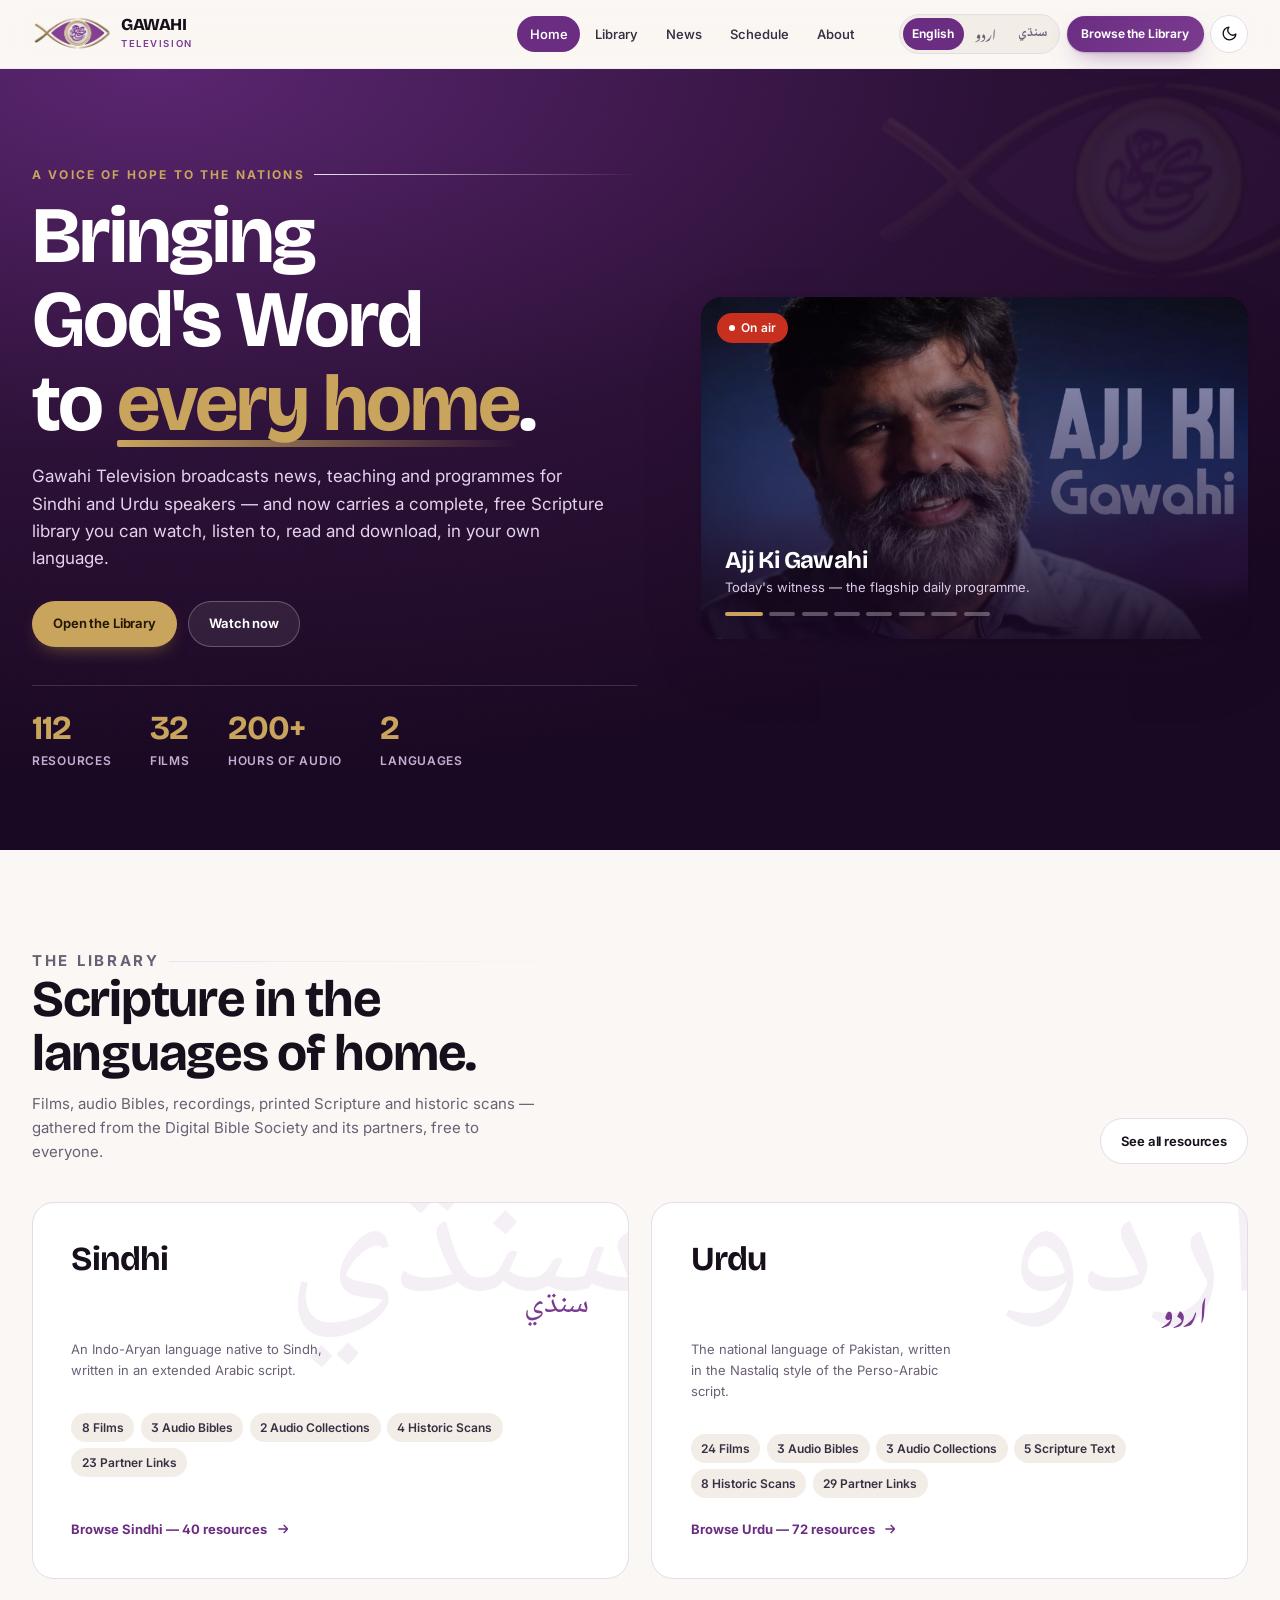
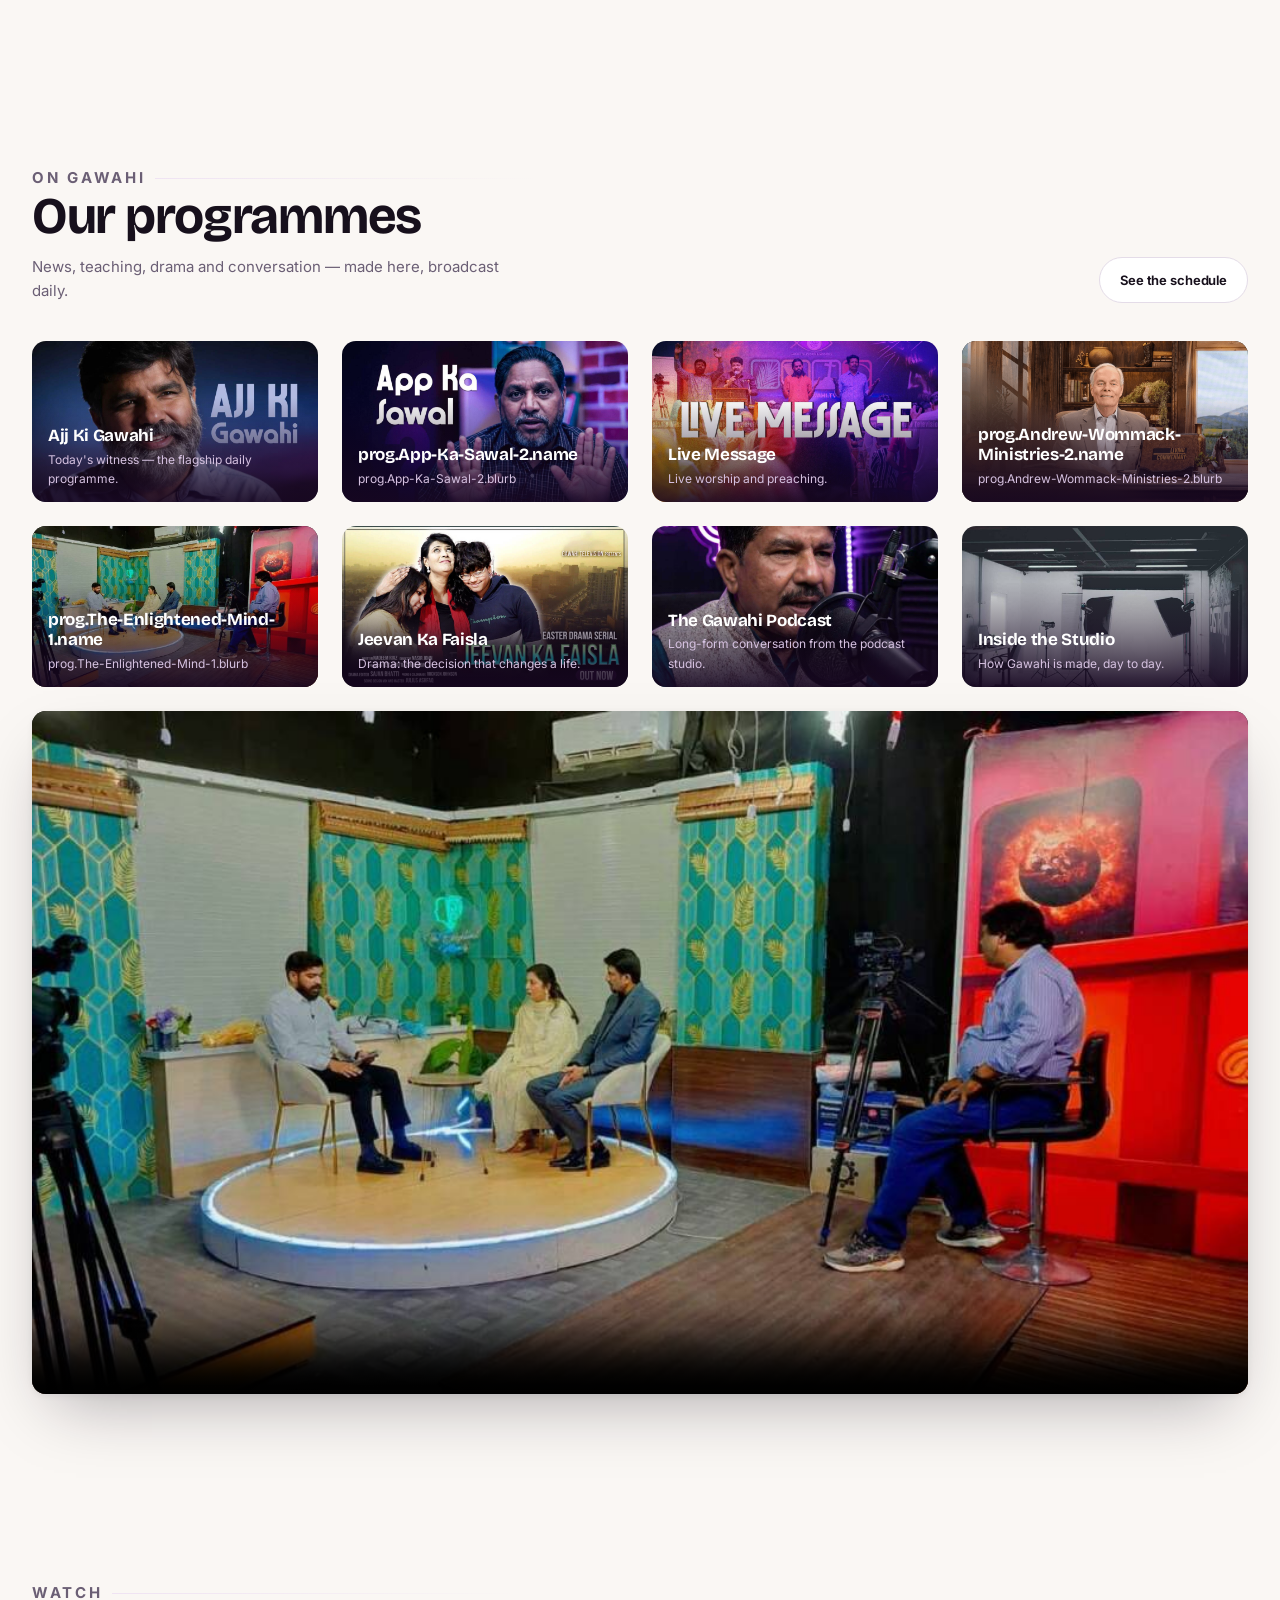
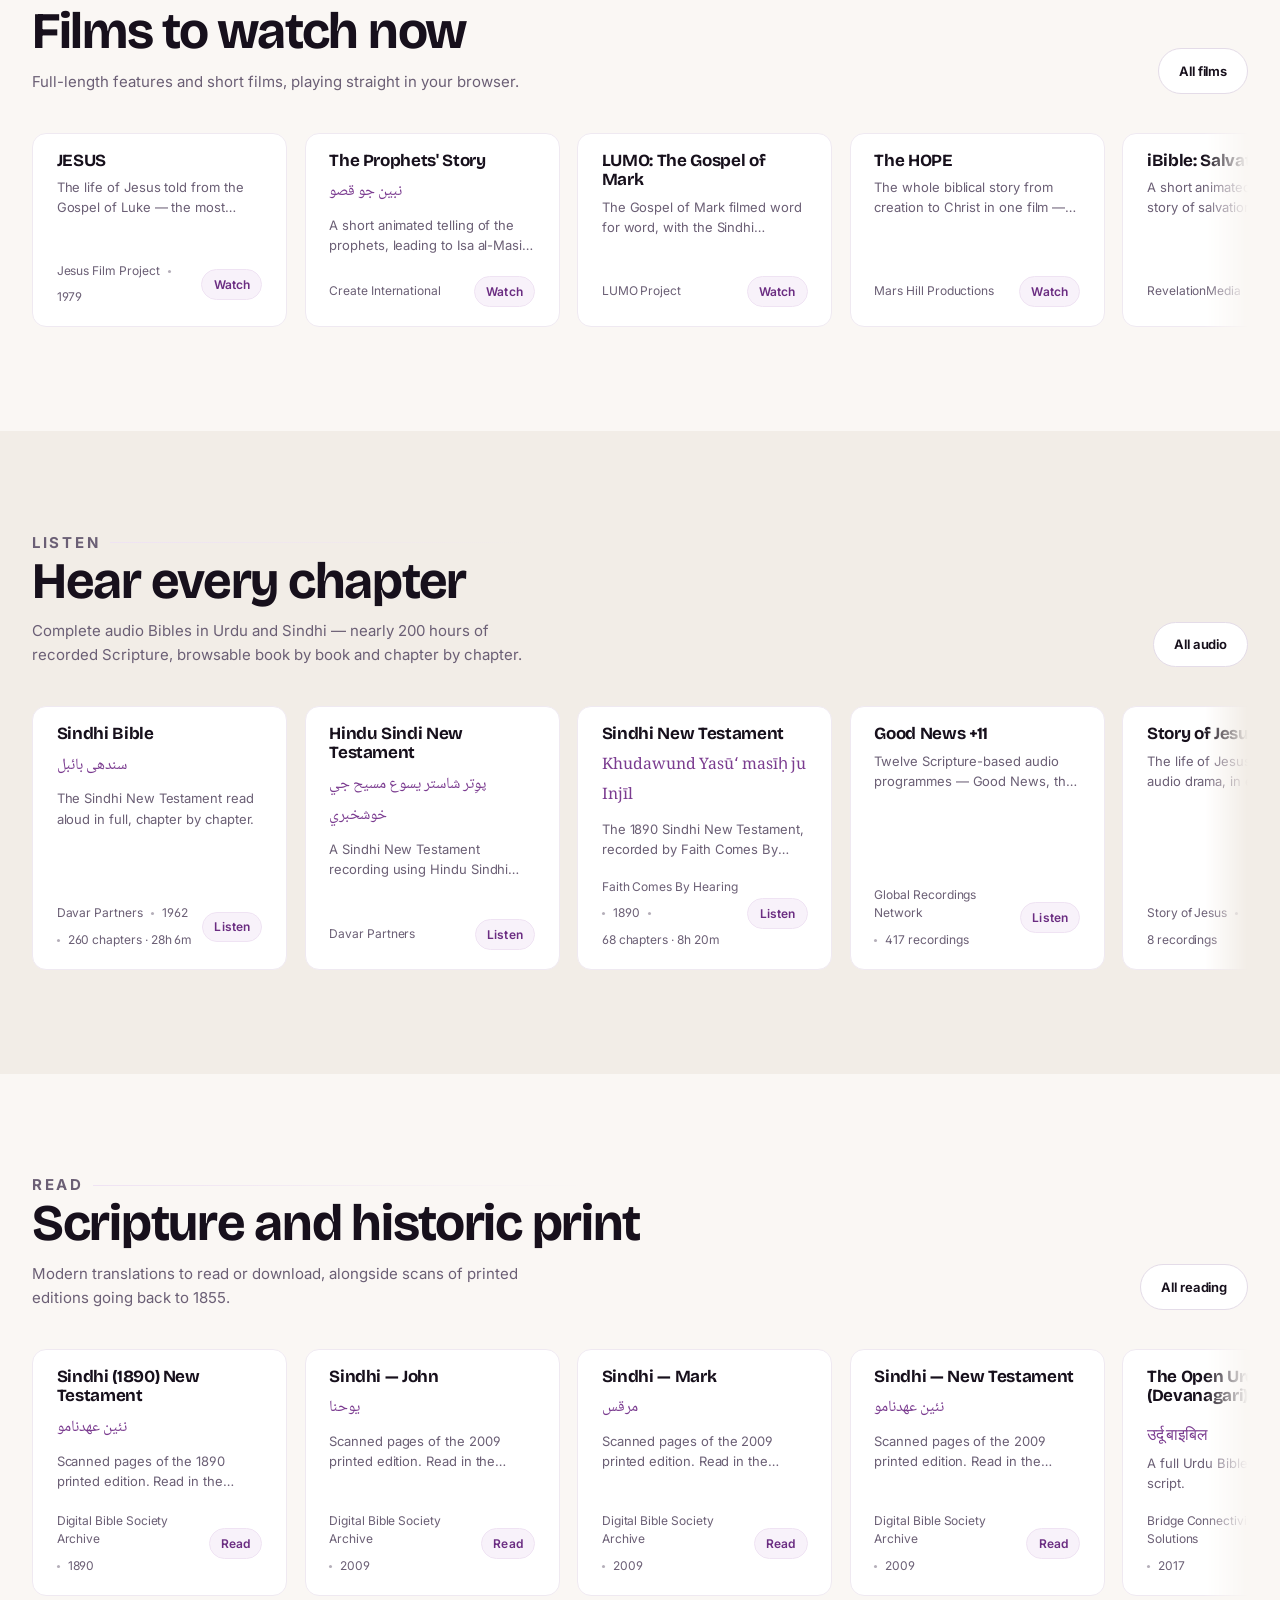
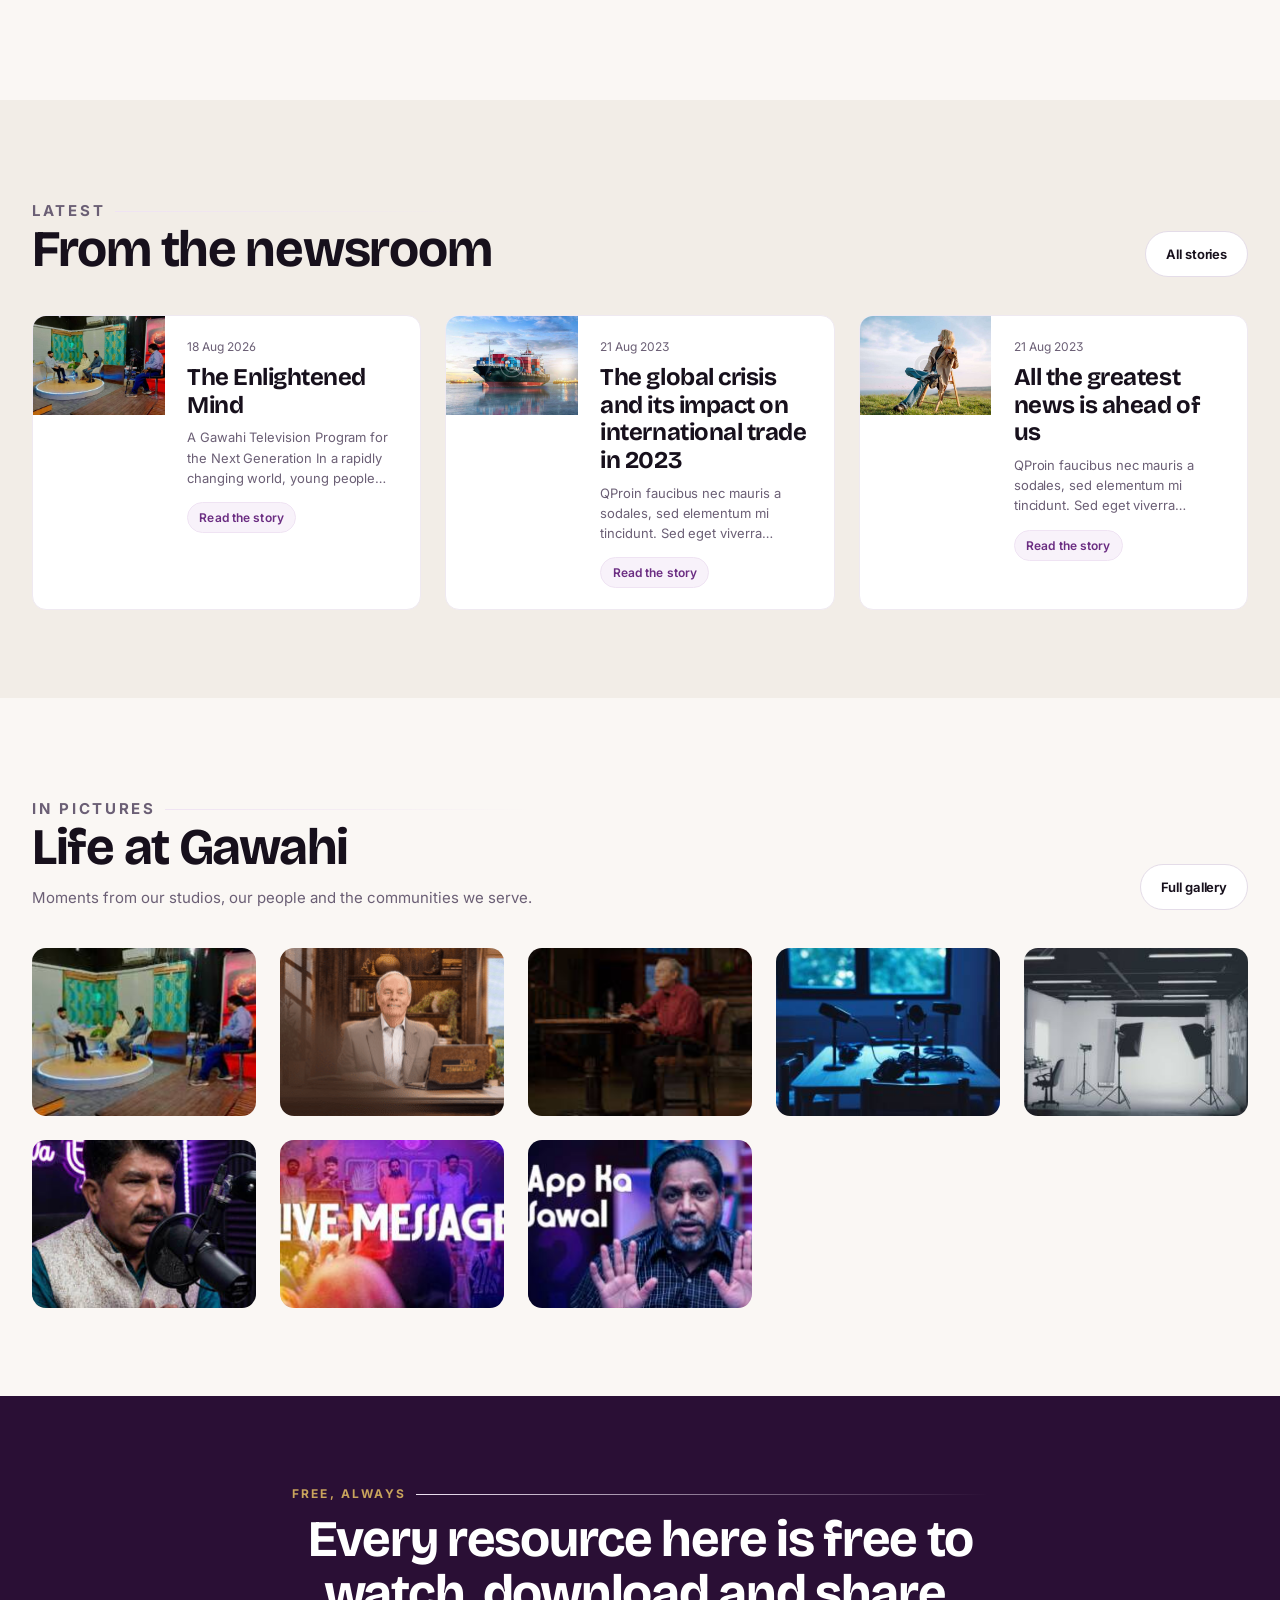
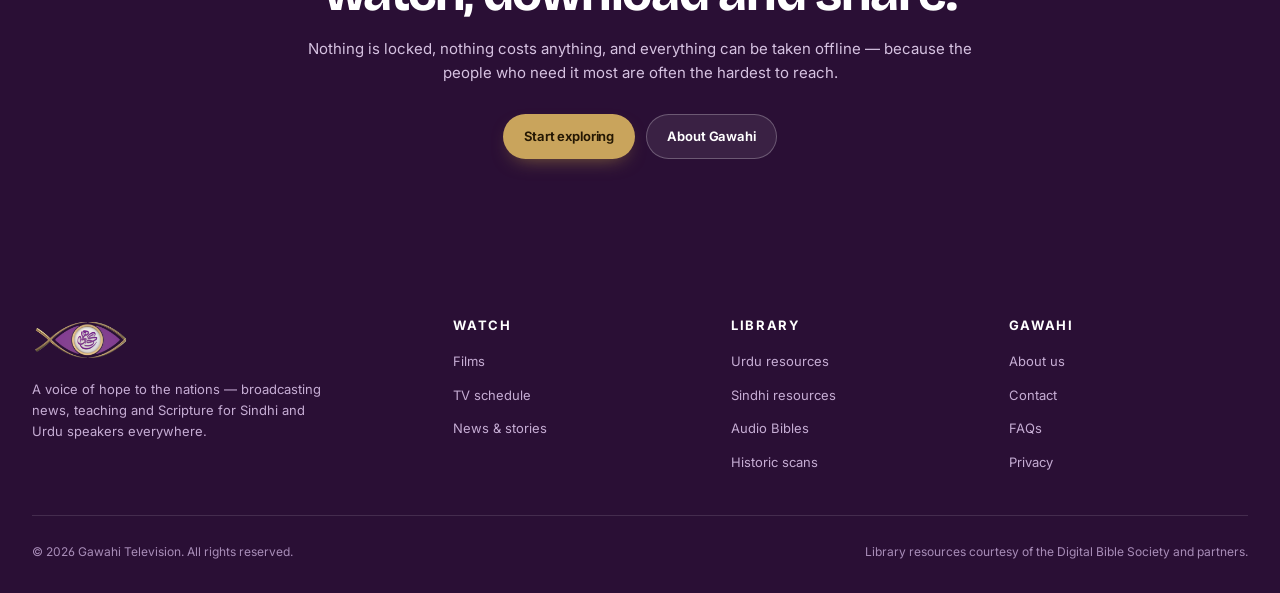
==== index.html @ 65384747 "Rebuild the Gawahi front end with a trilingual Scripture library Replaces the WordPress theme front " ====
<!doctype html>
<html lang="en">
<head>
<meta charset="utf-8">
<meta name="viewport" content="width=device-width,initial-scale=1">
<title>GAWAHI Television — A Voice of Hope to the Nations</title>
<meta name="description" content="GAWAHI Television — news, programmes and a free Sindhi and Urdu Scripture library you can watch, listen to, read and download.">
<link rel="icon" href="assets/img/gawahi-logo.png">
<link rel="preconnect" href="https://fonts.googleapis.com">
<link rel="preconnect" href="https://fonts.gstatic.com" crossorigin>
<link href="https://fonts.googleapis.com/css2?family=Bricolage+Grotesque:opsz,wght@12..96,400..800&family=Inter:wght@400..700&family=Noto+Nastaliq+Urdu:wght@400..700&family=Noto+Naskh+Arabic:wght@400..700&display=swap" rel="stylesheet">
<link rel="stylesheet" href="assets/css/site.css">
<script>
/* Apply the saved language before first paint so RTL never flashes. */
(function(){try{var l=localStorage.getItem('gawahi-lang');
if(l==='ur'||l==='sd'){var r=document.documentElement;r.lang=l;r.dir='rtl';
r.dataset.font=l==='ur'?'nastaliq':'naskh';}}catch(e){}})();
</script>
</head>
<body>

<header class="hdr">
  <div class="hdr-in">
    <a class="brand" href="index.html">
      <img src="assets/img/gawahi-logo.png" alt="">
      <span><b>GAWAHI</b><small data-i18n="brand.tv">Television</small></span>
    </a>
    <nav class="nav" id="nav" aria-label="Main">
      <a href="index.html" data-i18n="nav.home">Home</a>
      <a href="library.html" data-i18n="nav.library">Library</a>
      <a href="news.html" data-i18n="nav.news">News</a>
      <a href="schedule.html" data-i18n="nav.schedule">Schedule</a>
      <a href="about.html" data-i18n="nav.about">About</a>
    </nav>
    <div class="hdr-act">
      <div class="lang-switch" id="langSwitch" role="group" data-i18n-aria="nav.lang"></div>
      <a class="btn btn-p btn-sm" href="library.html" data-i18n="nav.browse" style="white-space:nowrap">Browse the Library</a>
      <button class="icon-btn" id="themeBtn" data-i18n-aria="nav.theme" aria-label="Toggle theme"></button>
      <button class="icon-btn burger" id="burger" data-i18n-aria="nav.menu" aria-label="Menu" aria-expanded="false" aria-controls="nav"></button>
    </div>
  </div>
</header>

<main>
  <!-- ============================= hero ============================= -->
  <section class="hero">
    <div class="hero-bg" id="heroBg" aria-hidden="true"></div>
    <img class="hero-fish" src="assets/img/gawahi-logo.png" alt="" aria-hidden="true">
    <div class="hero-in">
      <div>
        <p class="eyebrow" style="color:var(--gold-500)" data-i18n="hero.eyebrow">A Voice of Hope to the Nations</p>
        <h1><span data-i18n="hero.title.a">Bringing God's Word to </span><em data-i18n="hero.title.em">every home</em><span data-i18n="hero.title.b">.</span></h1>
        <p class="lede" data-i18n="hero.lede">Gawahi Television broadcasts news, teaching and programmes.</p>
        <div class="hero-cta">
          <a class="btn btn-g" href="library.html" id="heroCta" data-i18n="hero.cta1">Open the Library</a>
          <a class="btn btn-o" href="#programmes" style="background:rgba(255,255,255,.08);border-color:rgba(255,255,255,.25);color:#fff" data-i18n="hero.cta2">Watch now</a>
        </div>
        <div class="hero-stats" id="heroStats"></div>
      </div>
      <div class="prog-panel" id="progPanel">
        <span class="chip chip-live badge" style="position:absolute;top:1rem;inset-inline-start:1rem;z-index:3" data-i18n="badge.onair">On air</span>
        <span class="veil"></span>
        <div class="prog-meta">
          <h3 id="progName"></h3>
          <p id="progBlurb"></p>
          <div class="prog-dots" id="progDots" role="tablist" aria-label="Featured programmes"></div>
        </div>
      </div>
    </div>
  </section>

  <!-- ============================= languages ============================= -->
  <section class="sec">
    <div class="wrap">
      <div class="sec-hd">
        <div>
          <p class="eyebrow" data-i18n="lang.eyebrow">The Library</p>
          <h2 data-i18n="lang.title">Scripture in the languages of home.</h2>
          <p data-i18n="lang.blurb">Films, audio Bibles, recordings and historic scans.</p>
        </div>
        <a class="btn btn-o" href="library.html" data-i18n="lang.cta">See all resources</a>
      </div>
      <div class="lang-grid" id="langCards"></div>
    </div>
  </section>

  <!-- ============================= programmes ============================= -->
  <section class="sec" id="programmes">
    <div class="wrap">
      <div class="sec-hd">
        <div><p class="eyebrow" data-i18n="prog.eyebrow">On Gawahi</p><h2 data-i18n="prog.title">Our programmes</h2>
          <p data-i18n="prog.blurb">News, teaching, drama and conversation.</p></div>
        <a class="btn btn-o" href="schedule.html" data-i18n="prog.cta">See the schedule</a>
      </div>
      <div class="grid g-3" id="progGrid"></div>
      <div style="margin-top:1.5rem">
        <video id="heroVideo" controls playsinline preload="metadata"
               poster="assets/img/gawahi/The-Enlightened-Mind-1-1024x575.jpg"
               src="assets/img/gawahi/The-Enlighted-Minds-with-GAWAHI-TELEVISION.mp4"
               style="width:100%;border-radius:var(--r);background:#000;box-shadow:var(--shadow-lg)"></video>
      </div>
    </div>
  </section>

  <!-- ============================= films rail ============================= -->
  <section class="sec">
    <div class="wrap">
      <div class="sec-hd">
        <div><p class="eyebrow" data-i18n="film.eyebrow">Watch</p><h2 data-i18n="film.title">Films to watch now</h2>
          <p data-i18n="film.blurb">Full-length features and short films.</p></div>
        <a class="btn btn-o" href="library.html?type=film" data-i18n="film.cta">All films</a>
      </div>
      <div class="rail" id="filmRail"></div>
    </div>
  </section>

  <!-- ============================= listen ============================= -->
  <section class="sec band">
    <div class="wrap">
      <div class="sec-hd">
        <div><p class="eyebrow" data-i18n="listen.eyebrow">Listen</p>
          <h2 data-i18n="listen.title">Hear every chapter</h2>
          <p data-i18n="listen.blurb">Complete audio Bibles in Urdu and Sindhi.</p></div>
        <a class="btn btn-o" href="library.html?type=audio-bible" data-i18n="listen.cta">All audio</a>
      </div>
      <div class="rail" id="audioRail"></div>
    </div>
  </section>

  <!-- ============================= read ============================= -->
  <section class="sec">
    <div class="wrap">
      <div class="sec-hd">
        <div><p class="eyebrow" data-i18n="read.eyebrow">Read</p>
          <h2 data-i18n="read.title">Scripture and historic print</h2>
          <p data-i18n="read.blurb">Modern translations and historic scans.</p></div>
        <a class="btn btn-o" href="library.html?type=historic" data-i18n="read.cta">All reading</a>
      </div>
      <div class="rail" id="readRail"></div>
    </div>
  </section>

  <!-- ============================= news ============================= -->
  <section class="sec band">
    <div class="wrap">
      <div class="sec-hd">
        <div><p class="eyebrow" data-i18n="news.eyebrow">Latest</p><h2 data-i18n="news.title">From the newsroom</h2></div>
        <a class="btn btn-o" href="news.html" data-i18n="news.cta">All stories</a>
      </div>
      <div class="grid g-2" id="newsGrid"></div>
    </div>
  </section>

  <!-- ============================= gallery ============================= -->
  <section class="sec">
    <div class="wrap">
      <div class="sec-hd">
        <div><p class="eyebrow" data-i18n="gal.eyebrow">In pictures</p><h2 data-i18n="gal.title">Life at Gawahi</h2>
          <p data-i18n="gal.blurb">Moments from our studios and our people.</p></div>
        <a class="btn btn-o" href="news.html#gallery" data-i18n="gal.cta">Full gallery</a>
      </div>
      <div class="grid g-4" id="galleryStrip"></div>
    </div>
  </section>

  <!-- ============================= cta ============================= -->
  <section class="sec band-dark">
    <div class="wrap" style="text-align:center;max-width:760px">
      <p class="eyebrow" style="color:var(--gold-500);justify-content:center" data-i18n="cta.eyebrow">Free, always</p>
      <h2 style="text-wrap:balance" data-i18n="cta.title">Every resource here is free.</h2>
      <p style="margin-top:1rem" data-i18n="cta.body">Nothing is locked and everything can be taken offline.</p>
      <div class="hero-cta" style="justify-content:center;margin-top:1.8rem">
        <a class="btn btn-g" href="library.html" data-i18n="cta.a">Start exploring</a>
        <a class="btn btn-o" href="about.html" style="background:rgba(255,255,255,.08);border-color:rgba(255,255,255,.25);color:#fff" data-i18n="cta.b">About Gawahi</a>
      </div>
    </div>
  </section>
</main>

<footer class="ftr">
  <div class="wrap">
    <div class="ftr-grid">
      <div class="ftr-brand">
        <img src="assets/img/gawahi-logo.png" alt="Gawahi Television">
        <p data-i18n="ftr.blurb">A voice of hope to the nations.</p>
      </div>
      <div><h4 data-i18n="ftr.watch">Watch</h4><ul>
        <li><a href="library.html?type=film" data-i18n="ftr.films">Films</a></li>
        <li><a href="schedule.html" data-i18n="ftr.tv">TV schedule</a></li>
        <li><a href="news.html" data-i18n="ftr.news">News &amp; stories</a></li>
      </ul></div>
      <div><h4 data-i18n="ftr.library">Library</h4><ul>
        <li><a href="library.html?lang=urd" data-i18n="ftr.urdu">Urdu resources</a></li>
        <li><a href="library.html?lang=snd" data-i18n="ftr.sindhi">Sindhi resources</a></li>
        <li><a href="library.html?type=audio-bible" data-i18n="ftr.ab">Audio Bibles</a></li>
        <li><a href="library.html?type=historic" data-i18n="ftr.hist">Historic scans</a></li>
      </ul></div>
      <div><h4 data-i18n="ftr.gawahi">Gawahi</h4><ul>
        <li><a href="about.html" data-i18n="ftr.about">About us</a></li>
        <li><a href="https://gawahi.tv/contact/" data-i18n="ftr.contact">Contact</a></li>
        <li><a href="https://gawahi.tv/faqs/" data-i18n="ftr.faq">FAQs</a></li>
        <li><a href="https://gawahi.tv/privacy-policy/" data-i18n="ftr.privacy">Privacy</a></li>
      </ul></div>
    </div>
    <div class="ftr-btm">
      <span id="ftrRights"></span>
      <span data-i18n="ftr.credit">Library resources courtesy of the Digital Bible Society and partners.</span>
    </div>
  </div>
</footer>

<div class="sheet" id="sheet"><div class="sheet-bg" id="sheetBg"></div><div class="sheet-panel" id="sheetPanel" role="dialog" aria-modal="true"></div></div>
<script type="module" src="assets/js/home.js"></script>
</body>
</html>
---- assets/css/site.css ----
/* ==========================================================================
   GAWAHI Television — design system
   Brand: royal purple + antique gold, sampled from the ichthys mark.
   Type:  Bricolage Grotesque (display) / Inter (text)
          Noto Nastaliq Urdu (Urdu) / Noto Naskh Arabic (Sindhi)
   ========================================================================== */

:root{
  /* ---- brand ---- */
  --purple-900:#2A0F35; --purple-800:#431A55; --purple-700:#5A2470;
  --purple-600:#6B2D82; --purple-500:#7B3C90; --purple-400:#9A5CAE; --purple-300:#BE90CD;
  --purple-100:#EFE3F3; --purple-050:#F8F2FA;
  --gold-700:#8A6E32;  --gold-600:#A9873F; --gold-500:#C9A45C; --gold-400:#DCBE7F; --gold-100:#F5EBD6;
  --red:#C7301F; --red-soft:#E8574A;

  /* ---- surfaces ---- */
  --ink:#17101C; --ink-soft:#3A2E42; --ink-mute:#6B5F75;
  --paper:#FFFFFF; --paper-2:#FAF7F4; --paper-3:#F2EDE7;
  --line:#E4DCE8; --line-soft:#EFE9F1;

  --bg:var(--paper-2); --fg:var(--ink); --card:var(--paper);

  /* ---- type ---- */
  --display:'Bricolage Grotesque','Archivo',system-ui,sans-serif;
  --text:'Inter',system-ui,-apple-system,'Segoe UI',sans-serif;
  --urdu:'Noto Nastaliq Urdu',serif;
  --arabic:'Noto Naskh Arabic','Noto Nastaliq Urdu',serif;

  /* fluid scale — 1.25 ratio */
  --t-xs:.75rem; --t-sm:.8125rem; --t-base:.9375rem; --t-md:1.0625rem;
  --t-lg:clamp(1.25rem,1.1rem + .7vw,1.5rem);
  --t-xl:clamp(1.6rem,1.35rem + 1.2vw,2.1rem);
  --t-2xl:clamp(2.1rem,1.6rem + 2.3vw,3.2rem);
  --t-3xl:clamp(2.8rem,1.9rem + 4vw,5rem);

  --r-sm:8px; --r:14px; --r-lg:22px; --r-xl:30px;
  --pad:clamp(1rem,4vw,2rem);
  --wrap:1280px;
  --shadow:0 1px 2px rgba(23,16,28,.05),0 8px 28px -12px rgba(23,16,28,.18);
  --shadow-lg:0 2px 6px rgba(23,16,28,.06),0 28px 64px -22px rgba(23,16,28,.34);
  --ease:cubic-bezier(.22,.9,.28,1);
}

@media (prefers-color-scheme:dark){
  :root:not([data-theme="light"]){
    --bg:#120C16; --fg:#F3EDF6; --card:#1C1422;
    --ink:#F3EDF6; --ink-soft:#CDBFD6; --ink-mute:#9A8CA5;
    --paper:#1C1422; --paper-2:#120C16; --paper-3:#251B2D;
    --line:#33263C; --line-soft:#271D30;
    --purple-100:#33203D; --purple-050:#241830; --purple-600:#C9A0DA; --purple-500:#B47FC7;
  }
}
:root[data-theme="dark"]{
  --bg:#120C16; --fg:#F3EDF6; --card:#1C1422;
  --ink:#F3EDF6; --ink-soft:#CDBFD6; --ink-mute:#9A8CA5;
  --paper:#1C1422; --paper-2:#120C16; --paper-3:#251B2D;
  --line:#33263C; --line-soft:#271D30;
  --purple-100:#33203D; --purple-050:#241830;
}

*,*::before,*::after{box-sizing:border-box}
html{-webkit-text-size-adjust:100%;scroll-behavior:smooth}
@media (prefers-reduced-motion:reduce){html{scroll-behavior:auto}
  *,*::before,*::after{animation-duration:.01ms!important;transition-duration:.01ms!important}}
body{
  margin:0;background:var(--bg);color:var(--fg);
  font-family:var(--text);font-size:var(--t-base);line-height:1.6;
  font-feature-settings:"cv02","cv03","cv04","ss01";
  -webkit-font-smoothing:antialiased;overflow-x:hidden;
  /* long titles, publisher names and URLs must never push a card wider */
  overflow-wrap:break-word;
}
h1,h2,h3,h4,p,li,dd,dt,span,a,button{overflow-wrap:break-word}
/* breaking inside a cursive Arabic word severs the letter joins — never do it */
:root[data-font="nastaliq"] :not(.latin):not(.latin *),
:root[data-font="naskh"] :not(.latin):not(.latin *){overflow-wrap:normal;word-break:normal}
img,video{max-width:100%;height:auto;display:block}
a{color:inherit;text-decoration:none}
button,input,select,textarea{font:inherit;color:inherit}
:focus-visible{outline:2.5px solid var(--purple-500);outline-offset:3px;border-radius:4px}

h1,h2,h3,h4{font-family:var(--display);font-weight:700;line-height:1.05;letter-spacing:-.025em;margin:0}
h1{font-size:var(--t-3xl)} h2{font-size:var(--t-2xl)} h3{font-size:var(--t-xl)} h4{font-size:var(--t-lg)}
p{margin:0 0 1em}

.wrap{max-width:var(--wrap);margin-inline:auto;padding-inline:var(--pad)}
.stack>*+*{margin-top:var(--gap,1rem)}
.sr{position:absolute;width:1px;height:1px;padding:0;margin:-1px;overflow:hidden;clip:rect(0 0 0 0);white-space:nowrap;border:0}

/* script-aware type ------------------------------------------------------- */
[lang="ur"],.f-urdu{font-family:var(--urdu);direction:rtl;line-height:2.1;font-size:1.15em}
[lang="sd"],.f-sindhi{font-family:var(--arabic);direction:rtl;line-height:1.95;font-size:1.1em}

/* ============================ header ============================ */
.hdr{position:sticky;top:0;z-index:60;background:color-mix(in srgb,var(--bg) 86%,transparent);
  backdrop-filter:blur(14px) saturate(1.6);border-bottom:1px solid var(--line-soft)}
.hdr-in{display:flex;align-items:center;gap:clamp(.75rem,2vw,1.5rem);height:68px;
  max-width:var(--wrap);margin-inline:auto;padding-inline:var(--pad)}
.brand{display:flex;align-items:center;gap:.6rem;flex:0 0 auto}
.brand img{height:36px;width:auto}
.brand b{font-family:var(--display);font-size:1.05rem;letter-spacing:-.03em;font-weight:800;
  line-height:1;display:block}
.brand small{display:block;font-size:.6rem;letter-spacing:.16em;text-transform:uppercase;
  color:var(--purple-500);font-weight:600;margin-top:2px}
.nav{display:flex;gap:.15rem;margin-inline-start:auto;align-items:center}
.nav a{padding:.5rem .8rem;border-radius:99px;font-size:var(--t-sm);font-weight:550;
  color:var(--ink-soft);transition:.18s var(--ease)}
.nav a:hover{background:var(--purple-050);color:var(--purple-600)}
.nav a[aria-current]{background:var(--purple-600);color:#fff}
.hdr-act{display:flex;gap:.4rem;align-items:center;margin-inline-start:.4rem;flex:0 0 auto}
.hdr-act .btn{flex:0 0 auto}
.nav a{white-space:nowrap}
.icon-btn{display:grid;place-items:center;width:38px;height:38px;border-radius:50%;
  border:1px solid var(--line);background:var(--card);cursor:pointer;transition:.18s var(--ease)}
.icon-btn:hover{border-color:var(--purple-400);color:var(--purple-600);transform:translateY(-1px)}
.icon-btn svg{width:17px;height:17px;stroke:currentColor;fill:none;stroke-width:1.9;
  stroke-linecap:round;stroke-linejoin:round}
.burger{display:none}
@media(max-width:900px){
  .nav{position:fixed;inset:68px 0 auto;flex-direction:column;align-items:stretch;gap:0;
    background:var(--card);border-bottom:1px solid var(--line);padding:.5rem var(--pad) 1rem;
    transform:translateY(-120%);transition:transform .35s var(--ease);box-shadow:var(--shadow-lg)}
  .nav[data-open]{transform:none}
  .nav a{padding:.85rem .6rem;border-radius:var(--r-sm)}
  .burger{display:grid}
}

/* ============================ buttons ============================ */
.btn{display:inline-flex;align-items:center;gap:.5rem;padding:.72rem 1.25rem;border-radius:99px;
  font-size:var(--t-sm);font-weight:650;letter-spacing:-.01em;cursor:pointer;border:1px solid transparent;
  transition:.2s var(--ease);position:relative;overflow:hidden;text-align:center;justify-content:center;
  flex:0 0 auto}
.btn svg{width:16px;height:16px;stroke:currentColor;fill:none;stroke-width:2;
  stroke-linecap:round;stroke-linejoin:round;flex:0 0 auto}
.btn-p{background:linear-gradient(135deg,var(--purple-600),var(--purple-500));color:#fff;
  box-shadow:0 1px 2px rgba(107,45,130,.3),0 10px 24px -10px rgba(107,45,130,.6)}
.btn-p:hover{transform:translateY(-2px);box-shadow:0 2px 4px rgba(107,45,130,.32),0 18px 34px -12px rgba(107,45,130,.7)}
.btn-p::after{content:"";position:absolute;inset:0;background:linear-gradient(120deg,transparent 30%,
  rgba(255,255,255,.28),transparent 70%);transform:translateX(-120%);transition:transform .7s var(--ease)}
.btn-p:hover::after{transform:translateX(120%)}
.btn-g{background:var(--gold-500);color:#241703;box-shadow:0 8px 20px -10px rgba(169,135,63,.8)}
.btn-g:hover{background:var(--gold-400);transform:translateY(-2px)}
.btn-o{border-color:var(--line);background:var(--card);color:var(--fg)}
.btn-o:hover{border-color:var(--purple-400);color:var(--purple-600);transform:translateY(-2px)}
.btn-ghost{background:transparent;color:var(--ink-soft)}
.btn-ghost:hover{background:var(--purple-050);color:var(--purple-600)}
.btn-sm{padding:.45rem .85rem;font-size:var(--t-xs)}

/* ============================ chips / meta ============================ */
.chip{display:inline-flex;align-items:center;gap:.4rem;padding:.3rem .7rem;border-radius:99px;
  font-size:var(--t-xs);font-weight:600;letter-spacing:.01em;background:var(--purple-050);
  color:var(--purple-600);border:1px solid var(--purple-100)}
.chip-g{background:var(--gold-100);color:var(--gold-700);border-color:transparent}
.chip-live{background:var(--red);color:#fff;border-color:transparent}
.chip-live::before{content:"";width:6px;height:6px;border-radius:50%;background:#fff;
  animation:pulse 1.6s infinite}
@keyframes pulse{0%,100%{opacity:1}50%{opacity:.25}}
.eyebrow{font-size:var(--t-xs);font-weight:700;letter-spacing:.18em;text-transform:uppercase;
  color:var(--purple-500);margin-bottom:.6rem;display:flex;align-items:center;gap:.6rem;flex-wrap:wrap}
.eyebrow::after{content:"";flex:1 1 3rem;min-width:3rem;height:1px;
  background:linear-gradient(90deg,var(--purple-100),transparent)}
.meta{font-size:var(--t-xs);color:var(--ink-mute);display:flex;gap:.5rem;align-items:center;flex-wrap:wrap}
.meta .dot{width:3px;height:3px;border-radius:50%;background:currentColor;opacity:.5}

/* ============================ hero ============================ */
.hero{position:relative;background:var(--purple-900);color:#fff;overflow:hidden;isolation:isolate}
.hero::before{content:"";position:absolute;inset:0;z-index:-2;
  background:radial-gradient(120% 90% at 12% 0%,var(--purple-700) 0%,var(--purple-900) 55%,#180721 100%)}
.hero::after{content:"";position:absolute;inset:0;z-index:-1;opacity:.5;
  background:url("data:image/svg+xml,%3Csvg xmlns='http://www.w3.org/2000/svg' width='140' height='140'%3E%3Cfilter id='n'%3E%3CfeTurbulence type='fractalNoise' baseFrequency='.85' numOctaves='3'/%3E%3C/filter%3E%3Crect width='140' height='140' filter='url(%23n)' opacity='.045'/%3E%3C/svg%3E")}
.hero-in{max-width:var(--wrap);margin-inline:auto;padding:clamp(3rem,8vw,6rem) var(--pad) clamp(3rem,7vw,5rem);
  display:grid;grid-template-columns:1.05fr .95fr;gap:clamp(2rem,5vw,4rem);align-items:center}
@media(max-width:940px){.hero-in{grid-template-columns:1fr;padding-top:clamp(2.5rem,7vw,4rem)}}
.hero h1{color:#fff;text-wrap:balance}
.hero h1 em{font-style:normal;color:var(--gold-500);position:relative;white-space:nowrap}
.hero h1 em::after{content:"";position:absolute;left:0;right:0;bottom:.06em;height:.09em;
  background:linear-gradient(90deg,var(--gold-500),transparent);border-radius:2px}
.hero p.lede{font-size:var(--t-md);color:#E3D3EC;max-width:52ch;margin-top:1.1rem}
.hero-cta{display:flex;gap:.7rem;flex-wrap:wrap;margin-top:1.8rem}
.hero-stats{display:flex;gap:clamp(1.2rem,3vw,2.4rem);margin-top:2.4rem;flex-wrap:wrap;
  padding-top:1.6rem;border-top:1px solid rgba(255,255,255,.14)}
.hero-stats b{display:block;font-family:var(--display);font-size:clamp(1.5rem,1.1rem + 1.4vw,2.1rem);
  color:var(--gold-500);line-height:1;letter-spacing:-.03em}
.hero-stats span{font-size:var(--t-xs);color:#C6ADD4;letter-spacing:.06em;text-transform:uppercase;
  display:block;margin-top:.35rem;font-weight:600}
.hero-media{position:relative;border-radius:var(--r-lg);overflow:hidden;box-shadow:var(--shadow-lg);
  background:#000;aspect-ratio:16/10}
.hero-media video,.hero-media img{width:100%;height:100%;object-fit:cover}
.hero-media .badge{position:absolute;top:1rem;inset-inline-start:1rem;z-index:2}
.hero-fish{position:absolute;inset-block:0;inset-inline-end:-8%;width:min(46%,520px);z-index:-1;
  opacity:.07;object-fit:contain;pointer-events:none}

/* rotating programme stills behind the hero */
.hero-bg{position:absolute;inset:0;z-index:-3;overflow:hidden}
.hero-bg img{position:absolute;inset:0;width:100%;height:100%;object-fit:cover;
  opacity:0;transform:scale(1.06);transition:opacity 1.6s var(--ease),transform 9s linear}
.hero-bg img.on{opacity:.3;transform:scale(1)}
.hero::before{z-index:-2}

/* featured programme panel */
.prog-panel{position:relative;border-radius:var(--r-lg);overflow:hidden;box-shadow:var(--shadow-lg);
  background:#000;aspect-ratio:16/10}
.prog-panel>img{position:absolute;inset:0;width:100%;height:100%;object-fit:cover;
  opacity:0;transition:opacity .9s var(--ease)}
.prog-panel>img.on{opacity:1}
.prog-panel .veil{position:absolute;inset:0;
  background:linear-gradient(180deg,rgba(23,7,33,.15) 0%,rgba(23,7,33,.55) 62%,rgba(23,7,33,.92) 100%)}
.prog-meta{position:absolute;inset-inline:0;bottom:0;padding:1.4rem 1.5rem}
.prog-meta h3{color:#fff;font-size:var(--t-lg);margin-bottom:.25rem}
.prog-meta p{color:#DCC9E6;font-size:var(--t-sm);margin:0}
.prog-dots{display:flex;gap:.4rem;margin-top:.9rem}
.prog-dots button{width:26px;height:4px;border-radius:99px;border:0;cursor:pointer;padding:0;
  background:rgba(255,255,255,.3);transition:.25s var(--ease)}
.prog-dots button[aria-pressed="true"]{background:var(--gold-500);width:38px}

/* programme cards */
.prog-card{position:relative;border-radius:var(--r);overflow:hidden;aspect-ratio:16/9;
  display:block;transition:.3s var(--ease);background:#000}
.prog-card:hover{transform:translateY(-4px);box-shadow:var(--shadow-lg)}
.prog-card img{width:100%;height:100%;object-fit:cover;transition:transform .6s var(--ease)}
.prog-card:hover img{transform:scale(1.06)}
.prog-card .veil{position:absolute;inset:0;
  background:linear-gradient(180deg,transparent 35%,rgba(23,7,33,.9) 100%)}
.prog-card .cap{position:absolute;inset-inline:0;bottom:0;padding:.9rem 1rem}
.prog-card .cap b{display:block;color:#fff;font-family:var(--display);font-size:var(--t-md);
  letter-spacing:-.02em;line-height:1.2}
.prog-card .cap span{display:block;color:#D6C2E1;font-size:var(--t-xs);margin-top:.2rem}

/* ============================ sections ============================ */
.sec{padding:clamp(3rem,7vw,5.5rem) 0}
.sec-hd{display:flex;align-items:flex-end;justify-content:space-between;gap:1.5rem;
  margin-bottom:clamp(1.5rem,3vw,2.4rem);flex-wrap:wrap}
.sec-hd h2{text-wrap:balance;max-width:22ch}
.sec-hd p{color:var(--ink-mute);max-width:56ch;margin:.7rem 0 0;font-size:var(--t-base)}
.band{background:var(--paper-3)}
.band-dark{background:var(--purple-900);color:#fff}
.band-dark h2,.band-dark h3{color:#fff}
.band-dark p{color:#D6C2E1}

/* ============================ cards / grid ============================ */
.grid{display:grid;gap:clamp(1rem,2vw,1.5rem)}
.g-2{grid-template-columns:repeat(auto-fill,minmax(min(320px,100%),1fr))}
.g-3{grid-template-columns:repeat(auto-fill,minmax(min(268px,100%),1fr))}
.g-4{grid-template-columns:repeat(auto-fill,minmax(min(210px,100%),1fr))}

.card{background:var(--card);border:1px solid var(--line-soft);border-radius:var(--r);
  overflow:hidden;display:flex;flex-direction:column;transition:.25s var(--ease);
  position:relative;text-align:start}
.card:hover{transform:translateY(-4px);box-shadow:var(--shadow-lg);border-color:var(--purple-100)}
.card-media{position:relative;aspect-ratio:16/10;background:
  linear-gradient(135deg,var(--purple-800),var(--purple-600));overflow:hidden;flex:0 0 auto}
.card-media img{width:100%;height:100%;object-fit:cover;transition:transform .5s var(--ease)}
.card:hover .card-media img{transform:scale(1.05)}
.card-media.tall{aspect-ratio:3/4}
.card-body{padding:1rem 1.1rem 1.15rem;display:flex;flex-direction:column;gap:.45rem;flex:1}
.card-body h3{font-size:var(--t-md);letter-spacing:-.02em;line-height:1.25}
.card-body .native{font-size:1.05em;color:var(--purple-500);margin:0}
.card-body p{font-size:var(--t-sm);color:var(--ink-mute);margin:0;
  display:-webkit-box;-webkit-line-clamp:2;line-clamp:2;-webkit-box-orient:vertical;overflow:hidden}
.card-foot{margin-top:auto;padding-top:.7rem;display:flex;align-items:center;
  justify-content:space-between;gap:.5rem}
.card-tags{position:absolute;top:.65rem;inset-inline-start:.65rem;display:flex;gap:.35rem;z-index:2}
.tag{padding:.25rem .55rem;border-radius:6px;font-size:.68rem;font-weight:700;letter-spacing:.05em;
  text-transform:uppercase;background:rgba(23,16,28,.72);color:#fff;backdrop-filter:blur(6px)}
.tag-g{background:var(--gold-500);color:#241703}
.dur{position:absolute;bottom:.6rem;inset-inline-end:.6rem;padding:.2rem .45rem;border-radius:5px;
  background:rgba(0,0,0,.75);color:#fff;font-size:.7rem;font-weight:650;font-variant-numeric:tabular-nums;z-index:2}
.play-ring{position:absolute;inset:0;display:grid;place-items:center;z-index:1;
  background:linear-gradient(180deg,transparent 40%,rgba(23,16,28,.5));opacity:0;transition:.28s var(--ease)}
.card:hover .play-ring{opacity:1}
.play-ring i{display:grid;place-items:center;width:54px;height:54px;border-radius:50%;
  background:rgba(255,255,255,.94);color:var(--purple-700);transform:scale(.8);transition:.28s var(--ease)}
.card:hover .play-ring i{transform:none}
.play-ring svg{width:22px;height:22px;fill:currentColor;margin-inline-start:3px}

/* horizontal rail */
.rail{display:grid;grid-auto-flow:column;grid-auto-columns:minmax(min(255px,78vw),1fr);gap:1.1rem;
  overflow-x:auto;padding-bottom:1rem;scroll-snap-type:x mandatory;
  scrollbar-width:thin;scrollbar-color:var(--purple-300) transparent}
.rail>*{scroll-snap-align:start}
/* a soft edge so a partly-visible card reads as "scroll me", not "clipped" */
.rail{mask-image:linear-gradient(to right,#000 0,#000 calc(100% - 44px),transparent 100%)}
[dir="rtl"] .rail{mask-image:linear-gradient(to left,#000 0,#000 calc(100% - 44px),transparent 100%)}
.rail:has(> :last-child:nth-child(-n+2)){mask-image:none}
.rail::-webkit-scrollbar{height:7px}
.rail::-webkit-scrollbar-thumb{background:var(--purple-300);border-radius:99px}
.rail::-webkit-scrollbar-track{background:var(--line-soft);border-radius:99px}

/* ============================ language cards ============================ */
.lang-grid{display:grid;grid-template-columns:repeat(auto-fit,minmax(min(320px,100%),1fr));gap:1.4rem}
.lang-card{position:relative;padding:clamp(1.6rem,3vw,2.4rem);border-radius:var(--r-lg);
  background:var(--card);border:1px solid var(--line);overflow:hidden;transition:.3s var(--ease);
  display:flex;flex-direction:column;min-height:250px}
.lang-card:hover{transform:translateY(-5px);box-shadow:var(--shadow-lg);border-color:var(--purple-300)}
.lang-card .scriptmark{position:absolute;inset-inline-end:-.1em;top:-.22em;font-size:11rem;
  line-height:1;color:var(--purple-600);opacity:.07;pointer-events:none;font-family:var(--arabic)}
.lang-card h3{font-size:var(--t-xl)}
.lang-card .nm{font-size:2rem;color:var(--purple-500);margin:.2rem 0 .5rem;line-height:1.6}
.lang-card ul{list-style:none;margin:1.2rem 0 0;padding:0;display:flex;flex-wrap:wrap;gap:.4rem}
.lang-card li{font-size:var(--t-xs);padding:.3rem .65rem;border-radius:99px;
  background:var(--paper-3);color:var(--ink-soft);font-weight:600}
.lang-card .go{margin-top:auto;padding-top:1.3rem;display:flex;align-items:center;gap:.45rem;
  color:var(--purple-600);font-weight:700;font-size:var(--t-sm)}
.lang-card:hover .go svg{transform:translateX(4px)}
.lang-card .go svg{width:16px;height:16px;stroke:currentColor;fill:none;stroke-width:2.2;
  transition:transform .25s var(--ease)}

/* ============================ library ============================ */
.lib-head{background:var(--purple-900);color:#fff;padding:clamp(2.4rem,6vw,4rem) 0 clamp(1.6rem,3vw,2.4rem);
  position:relative;overflow:hidden}
.lib-head::before{content:"";position:absolute;inset:0;
  background:radial-gradient(90% 120% at 85% 10%,var(--purple-700),transparent 60%)}
.lib-head>*{position:relative}
.lib-head h1{color:#fff;max-width:16ch}
.lib-head p{color:#D6C2E1;max-width:60ch;margin-top:.9rem;font-size:var(--t-md)}

.filters{position:sticky;top:68px;z-index:40;background:color-mix(in srgb,var(--bg) 92%,transparent);
  backdrop-filter:blur(14px);border-bottom:1px solid var(--line);padding:.85rem 0}
.filters-in{max-width:var(--wrap);margin-inline:auto;padding-inline:var(--pad);
  display:flex;gap:.65rem;align-items:center;flex-wrap:wrap}
.search{flex:1 1 240px;min-width:0;position:relative;display:flex;align-items:center}
.search svg{position:absolute;inset-inline-start:.85rem;width:16px;height:16px;stroke:var(--ink-mute);
  fill:none;stroke-width:2;pointer-events:none}
.search input{width:100%;padding-block:.65rem;padding-inline:2.5rem 1rem;border-radius:99px;
  border:1px solid var(--line);background:var(--card);font-size:var(--t-sm);transition:.2s var(--ease)}
.search input:focus{border-color:var(--purple-400);outline:none;box-shadow:0 0 0 4px var(--purple-050)}
.seg{display:flex;background:var(--paper-3);border-radius:99px;padding:3px;gap:2px;
  max-width:100%;overflow-x:auto;scrollbar-width:none}
.seg::-webkit-scrollbar{display:none}
.seg button{flex:0 0 auto}
.seg button{padding:.45rem .95rem;border-radius:99px;border:0;background:transparent;cursor:pointer;
  font-size:var(--t-sm);font-weight:620;color:var(--ink-mute);transition:.2s var(--ease);white-space:nowrap}
.seg button[aria-pressed="true"]{background:var(--card);color:var(--purple-600);box-shadow:var(--shadow)}
.fchips{display:flex;gap:.4rem;flex-wrap:wrap;width:100%}
.fchip{padding:.42rem .85rem;border-radius:99px;border:1px solid var(--line);background:var(--card);
  cursor:pointer;font-size:var(--t-xs);font-weight:620;color:var(--ink-soft);transition:.2s var(--ease);
  display:inline-flex;align-items:center;gap:.4rem}
.fchip:hover{border-color:var(--purple-400);color:var(--purple-600)}
.fchip[aria-pressed="true"]{background:var(--purple-600);border-color:var(--purple-600);color:#fff}
.fchip b{font-variant-numeric:tabular-nums;opacity:.7;font-weight:700}
.fchip[aria-pressed="true"] b{opacity:.85}
.count{font-size:var(--t-sm);color:var(--ink-mute);margin-inline-start:auto;white-space:nowrap}

.empty{text-align:center;padding:5rem 1rem;color:var(--ink-mute)}
.empty svg{width:52px;height:52px;stroke:var(--purple-300);fill:none;stroke-width:1.4;margin-bottom:1rem}

/* ============================ detail / player ============================ */
.sheet{position:fixed;inset:0;z-index:90;display:none}
.sheet[data-open]{display:block}
.sheet-bg{position:absolute;inset:0;background:rgba(23,16,28,.62);backdrop-filter:blur(6px);
  animation:fade .3s var(--ease)}
.sheet-panel{position:absolute;inset-block:0;inset-inline-end:0;width:min(880px,100%);
  background:var(--bg);overflow-y:auto;overscroll-behavior:contain;box-shadow:var(--shadow-lg);
  animation:slide .38s var(--ease)}
@keyframes fade{from{opacity:0}}
@keyframes slide{from{transform:translateX(100%)}}
@media(prefers-reduced-motion:reduce){.sheet-panel,.sheet-bg{animation:none}}
.sheet-close{position:sticky;top:0;z-index:5;display:flex;justify-content:space-between;
  align-items:center;gap:1rem;padding:.8rem var(--pad);background:color-mix(in srgb,var(--bg) 90%,transparent);
  backdrop-filter:blur(10px);border-bottom:1px solid var(--line-soft)}
.sheet-body{padding:0 var(--pad) 3rem}
.player{background:#000;border-radius:var(--r);overflow:hidden;aspect-ratio:16/9;margin-bottom:1.2rem;
  position:relative;box-shadow:var(--shadow-lg)}
.player video{width:100%;height:100%;background:#000}
.player-poster{position:absolute;inset:0;display:grid;place-items:center;cursor:pointer;
  background-size:cover;background-position:center}
.player-poster::before{content:"";position:absolute;inset:0;background:rgba(23,16,28,.45)}
.player-poster i{position:relative;display:grid;place-items:center;width:76px;height:76px;
  border-radius:50%;background:rgba(255,255,255,.95);color:var(--purple-700);transition:.25s var(--ease)}
.player-poster:hover i{transform:scale(1.08)}
.player-poster svg{width:30px;height:30px;fill:currentColor;margin-inline-start:4px}

.audio-player{background:linear-gradient(135deg,var(--purple-800),var(--purple-600));
  border-radius:var(--r);padding:1.4rem;color:#fff;margin-bottom:1.2rem}
.audio-player audio{width:100%;margin-top:.9rem}
.audio-player h4{color:#fff;font-size:var(--t-md)}
.audio-player p{color:#D6C2E1;font-size:var(--t-sm);margin:.3rem 0 0}

.chapters{border:1px solid var(--line);border-radius:var(--r);overflow:hidden;margin:1.2rem 0}
.chapters-hd{padding:.8rem 1rem;background:var(--paper-3);font-size:var(--t-sm);font-weight:700;
  display:flex;justify-content:space-between;align-items:center}
.chapters-list{max-height:340px;overflow-y:auto}
.chapters-list button{display:flex;width:100%;gap:.8rem;align-items:center;padding:.7rem 1rem;
  border:0;border-top:1px solid var(--line-soft);background:transparent;cursor:pointer;text-align:start;
  font-size:var(--t-sm);transition:.15s var(--ease)}
.chapters-list button:hover{background:var(--purple-050)}
.chapters-list button[aria-current]{background:var(--purple-050);color:var(--purple-600);font-weight:650}
.chapters-list .n{flex:0 0 30px;font-variant-numeric:tabular-nums;color:var(--ink-mute);
  font-size:var(--t-xs);font-weight:700}
.chapters-list button[aria-current] .n{color:var(--purple-500)}

.ch-grid{display:flex;flex-wrap:wrap;gap:.35rem;padding:.85rem;max-height:260px;overflow-y:auto}
.ch-grid button{width:auto;min-width:44px;justify-content:center;padding:.4rem .5rem;
  border:1px solid var(--line);border-radius:8px;background:var(--card);cursor:pointer;
  font-size:var(--t-xs);font-weight:650;font-variant-numeric:tabular-nums;color:var(--ink-soft);
  transition:.15s var(--ease)}
.ch-grid button:hover{border-color:var(--purple-400);color:var(--purple-600)}
.ch-grid button[aria-pressed="true"]{background:var(--purple-600);border-color:var(--purple-600);color:#fff}
.book-sel{border:1px solid var(--line);border-radius:8px;padding:.4rem .6rem;background:var(--card);
  font-weight:650;font-size:var(--t-sm);max-width:60%}

.dl-list{display:grid;gap:.5rem;margin-top:.7rem}
.dl{display:flex;align-items:center;gap:.8rem;padding:.8rem 1rem;border:1px solid var(--line);
  border-radius:var(--r-sm);background:var(--card);transition:.2s var(--ease)}
.dl:hover{border-color:var(--purple-400);transform:translateX(3px)}
.dl svg{width:18px;height:18px;stroke:var(--purple-500);fill:none;stroke-width:1.9;flex:0 0 auto}
.dl-t{flex:1;min-width:0;font-size:var(--t-sm);font-weight:600}
.dl-s{font-size:var(--t-xs);color:var(--ink-mute);white-space:nowrap}

.facts{display:grid;grid-template-columns:repeat(auto-fit,minmax(min(140px,100%),1fr));gap:.9rem;
  padding:1.1rem;background:var(--paper-3);border-radius:var(--r);margin:1.2rem 0}
.facts dt{font-size:var(--t-xs);text-transform:uppercase;letter-spacing:.09em;color:var(--ink-mute);
  font-weight:700;margin-bottom:.2rem}
.facts dd{margin:0;font-size:var(--t-sm);font-weight:600}

.reader{border:1px solid var(--line);border-radius:var(--r);overflow:hidden;height:min(72vh,780px);
  margin-bottom:1.2rem;background:var(--paper-3)}
.reader iframe{width:100%;height:100%;border:0}

/* ============================ gallery ============================ */
.masonry{columns:4 220px;column-gap:1rem}
.masonry figure{margin:0 0 1rem;break-inside:avoid;border-radius:var(--r-sm);overflow:hidden;
  position:relative;cursor:zoom-in;background:var(--paper-3);transition:.25s var(--ease)}
.masonry figure:hover{transform:scale(1.015);box-shadow:var(--shadow-lg)}
.masonry img{width:100%;display:block}
.lightbox{position:fixed;inset:0;z-index:95;background:rgba(12,7,16,.94);display:none;
  place-items:center;padding:2rem;backdrop-filter:blur(4px)}
.lightbox[data-open]{display:grid}
.lightbox img{max-width:100%;max-height:86vh;border-radius:var(--r-sm);box-shadow:var(--shadow-lg)}
.lightbox .x{position:absolute;top:1.2rem;inset-inline-end:1.2rem}

/* ============================ articles ============================ */
.article{border-radius:var(--r);overflow:hidden;background:var(--card);border:1px solid var(--line-soft);
  display:grid;grid-template-columns:minmax(min(180px,34%),34%) 1fr;transition:.25s var(--ease)}
.article:hover{transform:translateY(-3px);box-shadow:var(--shadow-lg)}
@media(max-width:620px){.article{grid-template-columns:1fr}}
.article-img{background:var(--purple-800);aspect-ratio:4/3}
.article-img img{width:100%;height:100%;object-fit:cover}
.article-body{padding:1.3rem 1.4rem;display:flex;flex-direction:column;gap:.5rem}
.article-body h3{font-size:var(--t-lg)}
.article-body p{font-size:var(--t-sm);color:var(--ink-mute);margin:0;
  display:-webkit-box;-webkit-line-clamp:3;line-clamp:3;-webkit-box-orient:vertical;overflow:hidden}

/* ============================ schedule ============================ */
.sched{border:1px solid var(--line);border-radius:var(--r);overflow:hidden;background:var(--card)}
.sched-row{display:grid;grid-template-columns:96px 1fr auto;gap:1rem;align-items:center;
  padding:.95rem 1.2rem;border-top:1px solid var(--line-soft);transition:.18s var(--ease)}
.sched-row:first-child{border-top:0}
.sched-row:hover{background:var(--purple-050)}
.sched-row.now{background:var(--purple-050);box-shadow:inset 3px 0 0 var(--purple-600)}
.sched-t{font-family:var(--display);font-weight:700;font-size:var(--t-md);
  font-variant-numeric:tabular-nums;color:var(--purple-600)}
.sched-n{font-weight:650;font-size:var(--t-base);display:block}
.sched-d{font-size:var(--t-xs);color:var(--ink-mute);margin-top:.1rem;display:block}
@media(max-width:560px){.sched-row{grid-template-columns:76px 1fr}.sched-row .chip{grid-column:2}}

/* ============================ footer ============================ */
.ftr{background:var(--purple-900);color:#E3D3EC;padding:clamp(3rem,6vw,4.5rem) 0 2rem;margin-top:auto}
.ftr-grid{display:grid;grid-template-columns:1.6fr repeat(3,1fr);gap:2.4rem}
@media(max-width:820px){.ftr-grid{grid-template-columns:1fr 1fr}}
@media(max-width:520px){.ftr-grid{grid-template-columns:1fr}}
.ftr h4{color:#fff;font-size:var(--t-sm);text-transform:uppercase;letter-spacing:.13em;
  margin-bottom:1rem;font-family:var(--text);font-weight:700}
.ftr ul{list-style:none;padding:0;margin:0;display:grid;gap:.6rem}
.ftr a{font-size:var(--t-sm);color:#C6ADD4;transition:.18s var(--ease)}
.ftr a:hover{color:var(--gold-500)}
.ftr-brand img{height:44px;margin-bottom:1rem}
.ftr-brand p{font-size:var(--t-sm);color:#C6ADD4;max-width:38ch}
.ftr-btm{margin-top:2.6rem;padding-top:1.6rem;border-top:1px solid rgba(255,255,255,.12);
  display:flex;justify-content:space-between;gap:1rem;flex-wrap:wrap;font-size:var(--t-xs);color:#A88DB8}

/* ============================ misc ============================ */
.reveal{opacity:0;transform:translateY(18px)}
.reveal.in{opacity:1;transform:none;transition:opacity .6s var(--ease),transform .6s var(--ease)}
@media(prefers-reduced-motion:reduce){.reveal{opacity:1;transform:none}}
.note{padding:1rem 1.2rem;border-radius:var(--r-sm);background:var(--gold-100);color:var(--gold-700);
  font-size:var(--t-sm);border-inline-start:3px solid var(--gold-500)}
:root[data-theme="dark"] .note{background:#2E2413;color:var(--gold-400)}
@media (prefers-color-scheme:dark){:root:not([data-theme="light"]) .note{background:#2E2413;color:var(--gold-400)}}
.scroll-x{overflow-x:auto}

/* ==========================================================================
   Language: script-aware typography + RTL
   ========================================================================== */

/* When the whole interface is in Urdu or Sindhi, the body face changes with it. */
:root[data-font="nastaliq"]{ --text:'Noto Nastaliq Urdu',serif; --display:'Noto Nastaliq Urdu',serif; }
:root[data-font="naskh"]   { --text:'Noto Naskh Arabic',serif;  --display:'Noto Naskh Arabic',serif; }

/* Arabic script is cursive: letters JOIN. Any letter-spacing pulls those joins
   apart and renders the word broken, so tracking must be zero everywhere the
   interface language is Urdu or Sindhi. Latin runs opt back in via .latin. */
:root[data-font="nastaliq"] :not(.latin):not(.latin *),
:root[data-font="naskh"]    :not(.latin):not(.latin *){letter-spacing:normal}

/* Nastaliq hangs a long way below the baseline and needs generous leading. */
:root[data-font="nastaliq"] body{line-height:2.15}
:root[data-font="naskh"] body{line-height:1.95}
:root[data-font="nastaliq"] h1{line-height:1.42;padding-block:.2em}
:root[data-font="nastaliq"] h2{line-height:1.5;padding-block:.18em}
:root[data-font="nastaliq"] h3{line-height:1.7;padding-block:.14em}
:root[data-font="nastaliq"] h4{line-height:1.8;padding-block:.12em}
:root[data-font="naskh"] h1{line-height:1.35;padding-block:.14em}
:root[data-font="naskh"] h2{line-height:1.42;padding-block:.12em}
:root[data-font="naskh"] h3{line-height:1.55;padding-block:.1em}
:root[data-font="naskh"] h4{line-height:1.65;padding-block:.08em}

/* Small caps-style labels are a Latin idiom; in Arabic they just need room. */
:root[data-font="nastaliq"] .eyebrow,:root[data-font="naskh"] .eyebrow{
  text-transform:none;line-height:1.9}
:root[data-font="nastaliq"] .brand small,:root[data-font="naskh"] .brand small,
:root[data-font="nastaliq"] .facts dt,:root[data-font="naskh"] .facts dt,
:root[data-font="nastaliq"] .ftr h4,:root[data-font="naskh"] .ftr h4,
:root[data-font="nastaliq"] .hero-stats span,:root[data-font="naskh"] .hero-stats span,
:root[data-font="nastaliq"] .tag,:root[data-font="naskh"] .tag{text-transform:none}
:root[data-font="nastaliq"] .brand small{font-size:.68rem;line-height:1.6}
:root[data-font="naskh"] .brand small{font-size:.66rem;line-height:1.5}
:root[data-font="nastaliq"] .facts dt,:root[data-font="naskh"] .facts dt{line-height:1.8}
:root[data-font="nastaliq"] .ftr h4,:root[data-font="naskh"] .ftr h4{line-height:1.8}
:root[data-font="nastaliq"] .hero-stats span,:root[data-font="naskh"] .hero-stats span{line-height:1.7}

/* Controls: descenders need vertical room or they clip against the border. */
:root[data-font="nastaliq"] .btn{padding-block:.5rem;line-height:2.1}
:root[data-font="naskh"] .btn{padding-block:.6rem;line-height:1.9}
:root[data-font="nastaliq"] .chip,:root[data-font="nastaliq"] .fchip,
:root[data-font="nastaliq"] .seg button{padding-block:.3rem;line-height:2}
:root[data-font="naskh"] .chip,:root[data-font="naskh"] .fchip,
:root[data-font="naskh"] .seg button{padding-block:.34rem;line-height:1.85}
:root[data-font="nastaliq"] .nav a,:root[data-font="naskh"] .nav a{line-height:2}
:root[data-font="nastaliq"] .tag{line-height:1.9;padding-block:.18rem}
:root[data-font="naskh"] .tag{line-height:1.75;padding-block:.2rem}

/* Two-line clamps cut Nastaliq descenders off mid-stroke. Give them a third
   line's worth of box and let the text breathe instead. */
:root[data-font="nastaliq"] .card-body p{-webkit-line-clamp:2;line-height:1.95}
:root[data-font="nastaliq"] .article-body p{-webkit-line-clamp:2;line-height:1.95}
:root[data-font="naskh"] .card-body p,:root[data-font="naskh"] .article-body p{line-height:1.8}
:root[data-font="nastaliq"] .card-body,:root[data-font="naskh"] .card-body{padding-bottom:1.3rem}

/* The gold rule under the hero emphasis sits too close to Nastaliq descenders. */
:root[data-font="nastaliq"] .hero h1 em::after{bottom:-.16em}
:root[data-font="naskh"] .hero h1 em::after{bottom:-.04em}

/* The header bar is sized for Latin; Arabic labels need a little more height. */
:root[data-font="nastaliq"] .hdr-in,:root[data-font="naskh"] .hdr-in{height:76px}
/* keep Latin proper nouns and numerals readable inside an RTL page */
:root[data-font="nastaliq"] .sched-t,:root[data-font="naskh"] .sched-t,
:root[data-font="nastaliq"] .dur,:root[data-font="naskh"] .dur,
:root[data-font="nastaliq"] .ch-grid button,:root[data-font="naskh"] .ch-grid button,
:root[data-font="nastaliq"] .hero-stats b,:root[data-font="naskh"] .hero-stats b{
  font-family:'Inter',system-ui,sans-serif;letter-spacing:-.02em}
:root[data-font="nastaliq"] .brand b,:root[data-font="naskh"] .brand b,
:root[data-font="nastaliq"] .brand small,:root[data-font="naskh"] .brand small{
  font-family:'Bricolage Grotesque','Archivo',system-ui,sans-serif}

/* --- RTL corrections for the few places direction actually matters --- */
[dir="rtl"] .sheet-panel{animation-name:slide-rtl}
@keyframes slide-rtl{from{transform:translateX(-100%)}}
[dir="rtl"] .dl:hover{transform:translateX(-3px)}
[dir="rtl"] .lang-card:hover .go svg{transform:translateX(-4px) scaleX(-1)}
[dir="rtl"] .lang-card .go svg,[dir="rtl"] .btn svg.flip{transform:scaleX(-1)}
[dir="rtl"] .eyebrow::after{background:linear-gradient(270deg,var(--purple-100),transparent)}
[dir="rtl"] .hero h1 em::after{background:linear-gradient(270deg,var(--gold-500),transparent)}
[dir="rtl"] .sched-row.now{box-shadow:inset -3px 0 0 var(--purple-600)}
[dir="rtl"] .note{border-inline-start:0;border-inline-end:3px solid var(--gold-500)}
[dir="rtl"] .rail{direction:rtl}
[dir="rtl"] .masonry{direction:rtl}

/* --- the switcher itself --- */
.lang-switch{display:flex;gap:2px;padding:3px;border-radius:99px;background:var(--paper-3);
  border:1px solid var(--line)}
.lang-switch button{padding:.3rem .6rem;border:0;border-radius:99px;background:transparent;
  cursor:pointer;font-size:var(--t-xs);font-weight:650;color:var(--ink-mute);line-height:1.7;
  transition:.18s var(--ease);white-space:nowrap}
.lang-switch button:hover{color:var(--purple-600)}
.lang-switch button[aria-pressed="true"]{background:var(--purple-600);color:#fff}
.lang-switch button[lang="ur"]{font-family:'Noto Nastaliq Urdu',serif;font-size:.8rem;padding-block:.15rem}
.lang-switch button[lang="sd"]{font-family:'Noto Naskh Arabic',serif;font-size:.85rem}
/* The header has to fit a wordmark, three languages, a theme toggle and a menu.
   Shed the least useful parts as it narrows, rather than letting it clip. */
@media(max-width:1080px){
  .hdr-act .btn{display:none}          /* the CTA duplicates the nav link */
}
/* Urdu and Sindhi nav labels run longer, so the bar needs more room before the
   CTA earns its place alongside them. */
@media(max-width:1240px){
  :root[data-font="nastaliq"] .hdr-act .btn,
  :root[data-font="naskh"] .hdr-act .btn{display:none}
}
@media(max-width:720px){
  .brand small{display:none}
  .brand b{font-size:.95rem}
  .lang-switch button{padding:.28rem .5rem}
}
@media(max-width:600px){
  .hdr-in{gap:.5rem}
}
@media(max-width:400px){
  .brand span{display:none}            /* the logo alone still identifies the channel */
}
/* the switcher, once moved into the drawer */
.lang-switch[data-in-nav]{margin-top:.6rem;justify-content:space-between}
.lang-switch[data-in-nav] button{flex:1;padding:.6rem .4rem;font-size:var(--t-sm)}
.lang-switch[data-in-nav] button[lang="ur"]{font-size:.95rem}
.lang-switch[data-in-nav] button[lang="sd"]{font-size:1rem}

/* Latin numerals and codes must not be re-ordered by the RTL algorithm
   ("200+" would otherwise render as "+200"). */
/* Only elements whose ENTIRE content is a Latin numeral or code belong here.
   Anything containing a translated sentence must keep the page direction. */
.hero-stats b,.dur,.sched-t,.ch-grid button,.fchip b,.dl-s,
.chapters-list .n,.meta time{direction:ltr;unicode-bidi:isolate}
[dir="rtl"] .hero-stats b{display:inline-block}


/* Resource titles, descriptions and publisher names come from the DBS catalogue
   and stay in English. Inside an Urdu/Sindhi page they must keep a Latin face and
   their own reading direction, or Nastaliq mangles them. */
.latin{font-family:'Inter',system-ui,-apple-system,sans-serif;
  direction:ltr;text-align:start;line-height:1.55;
  letter-spacing:-.005em;text-transform:none}
/* isolate belongs on inline runs; on a block it adds width the clamp then clips */
span.latin,.meta.latin,.dl-t.latin{unicode-bidi:isolate}
h1.latin,h2.latin,h3.latin,h4.latin{font-family:'Bricolage Grotesque','Archivo',system-ui,sans-serif;
  line-height:1.15;letter-spacing:-.02em;padding-block:0}
/* An English block inside an RTL page reads left-aligned — that is the normal
   convention, and right-aligning it also overflowed the line-clamp box. */
[dir="rtl"] .latin{text-align:left}
[dir="rtl"] .meta.latin{justify-content:flex-start}


/* A library card carries English catalogue text, so the whole body reads as an
   LTR island even on an RTL page. That keeps title, native title, description
   and footer on one consistent edge instead of zig-zagging. */
.card-body[dir="ltr"]{text-align:left}
.card-body[dir="ltr"] .native{text-align:left;direction:rtl;unicode-bidi:plaintext}


/* The clock is forced to LTR so 06:00 never reorders; that also makes it align
   left inside its cell, so give it back the row's edge on an RTL page. */
[dir="rtl"] .sched-t{text-align:right}
[dir="rtl"] .hero-stats b{text-align:right;width:100%}


/* Generated cover for resources that have no artwork of their own. */
.cover-type{position:absolute;inset:0;display:grid;place-content:center;gap:.5rem;
  padding:1rem;text-align:center;
  background:linear-gradient(145deg,var(--purple-800) 0%,var(--purple-600) 55%,var(--purple-500) 100%)}
.cover-type::after{content:"";position:absolute;inset:0;opacity:.5;
  background:radial-gradient(120% 80% at 20% 0%,rgba(255,255,255,.22),transparent 60%)}
.cover-mark{position:relative;justify-self:center;display:grid;place-items:center;
  width:38px;height:38px;border-radius:50%;background:rgba(255,255,255,.16);color:#fff}
.cover-mark svg{width:19px;height:19px;stroke:currentColor;fill:none;stroke-width:1.8;
  stroke-linecap:round;stroke-linejoin:round}
.cover-title{position:relative;color:#fff;font-size:1.35rem;line-height:1.9;
  max-width:100%;overflow-wrap:break-word;text-wrap:balance;
  text-shadow:0 2px 12px rgba(23,7,33,.5);
  display:-webkit-box;-webkit-line-clamp:2;line-clamp:2;-webkit-box-orient:vertical;overflow:hidden}
/* an English fallback title is longer than a native one — set it smaller and
   give it a third line rather than letting it run past the cover */
.cover-title.latin{font-size:.95rem;line-height:1.35;-webkit-line-clamp:3;line-clamp:3;
  font-weight:600;letter-spacing:-.01em;text-align:center;direction:ltr}
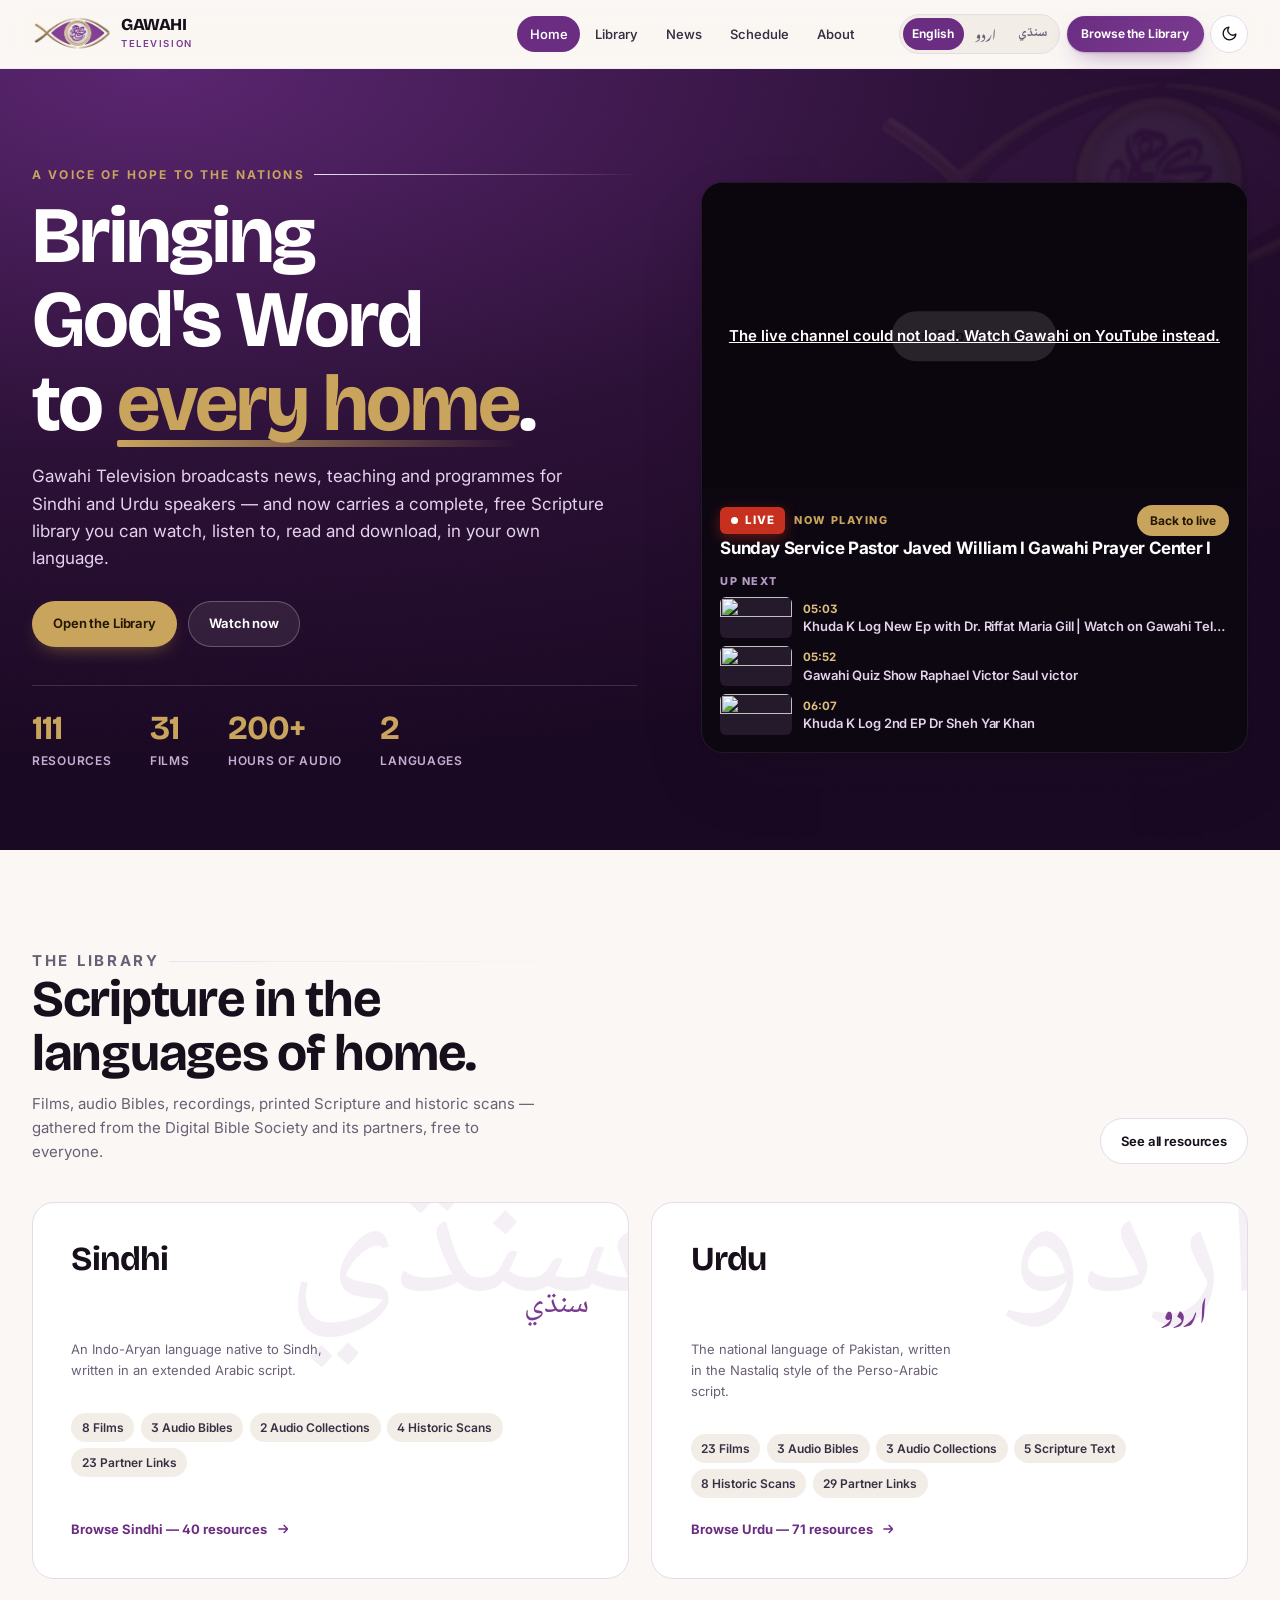
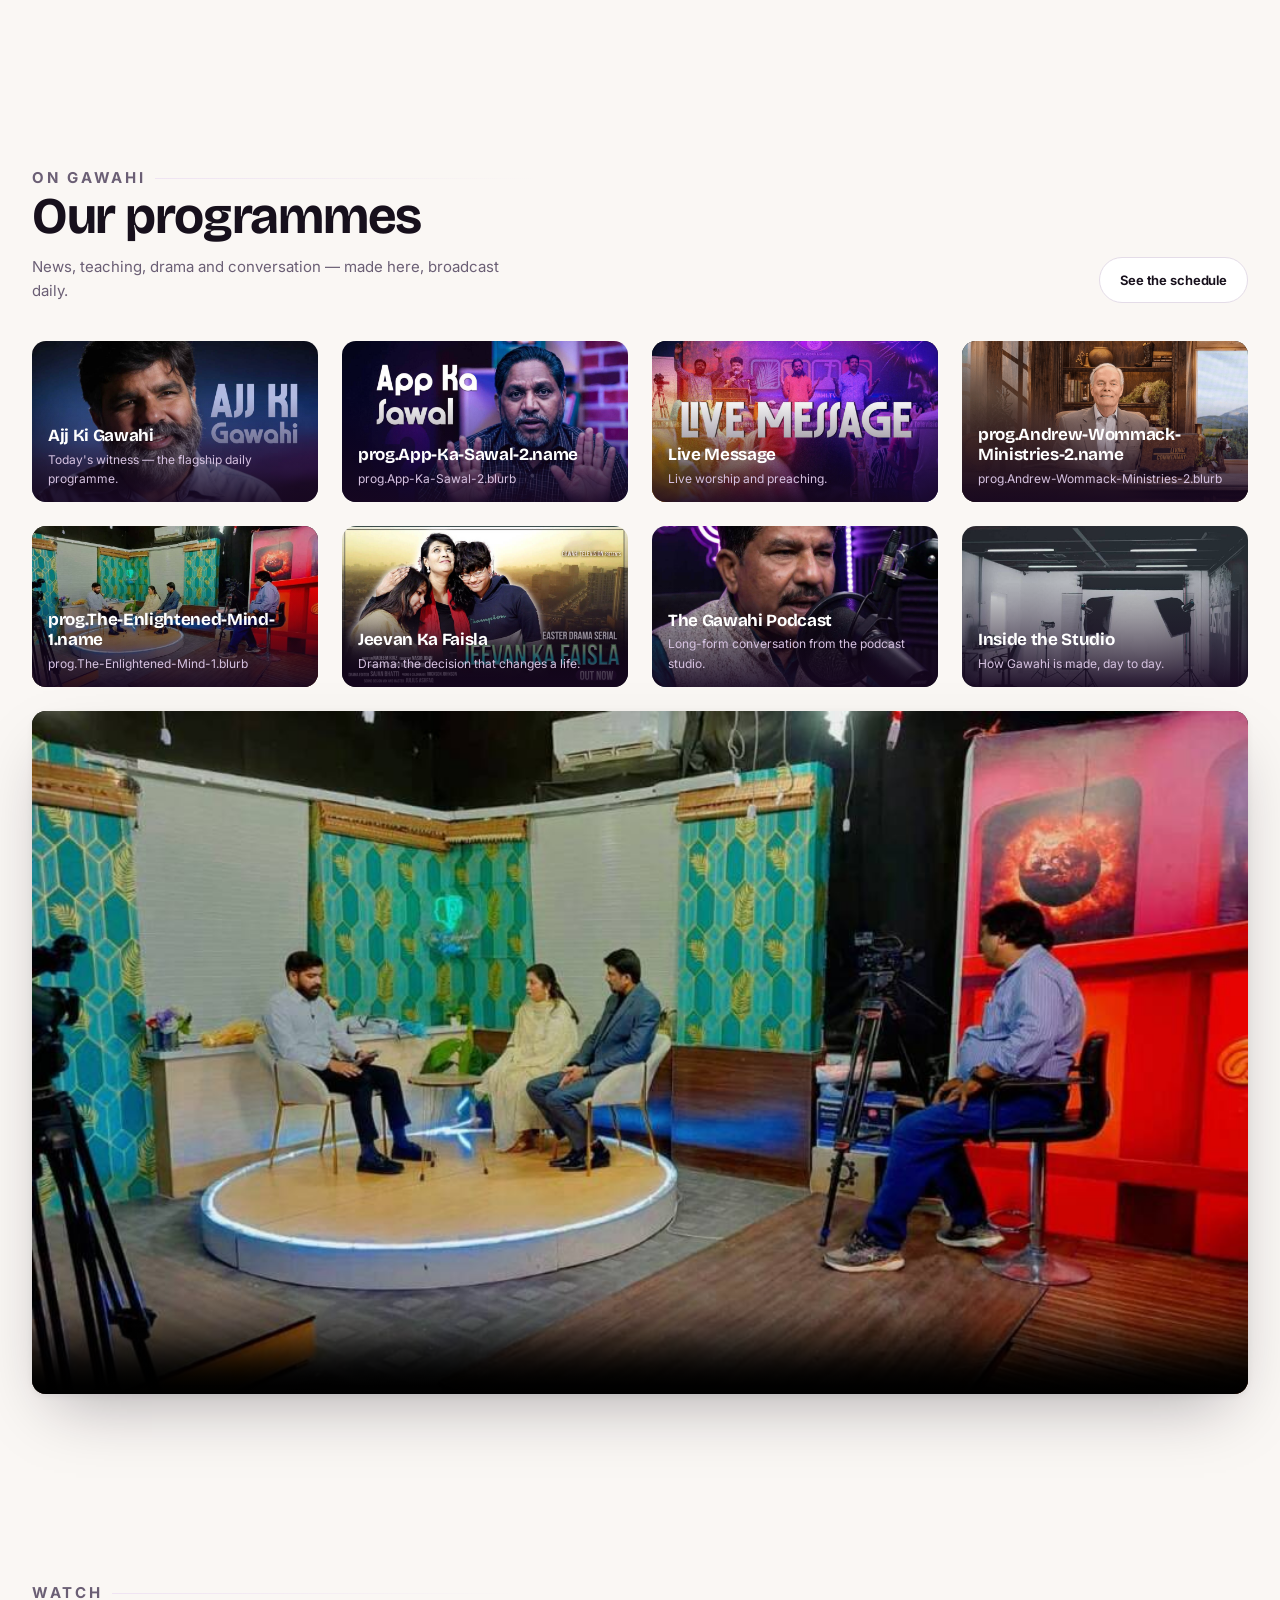
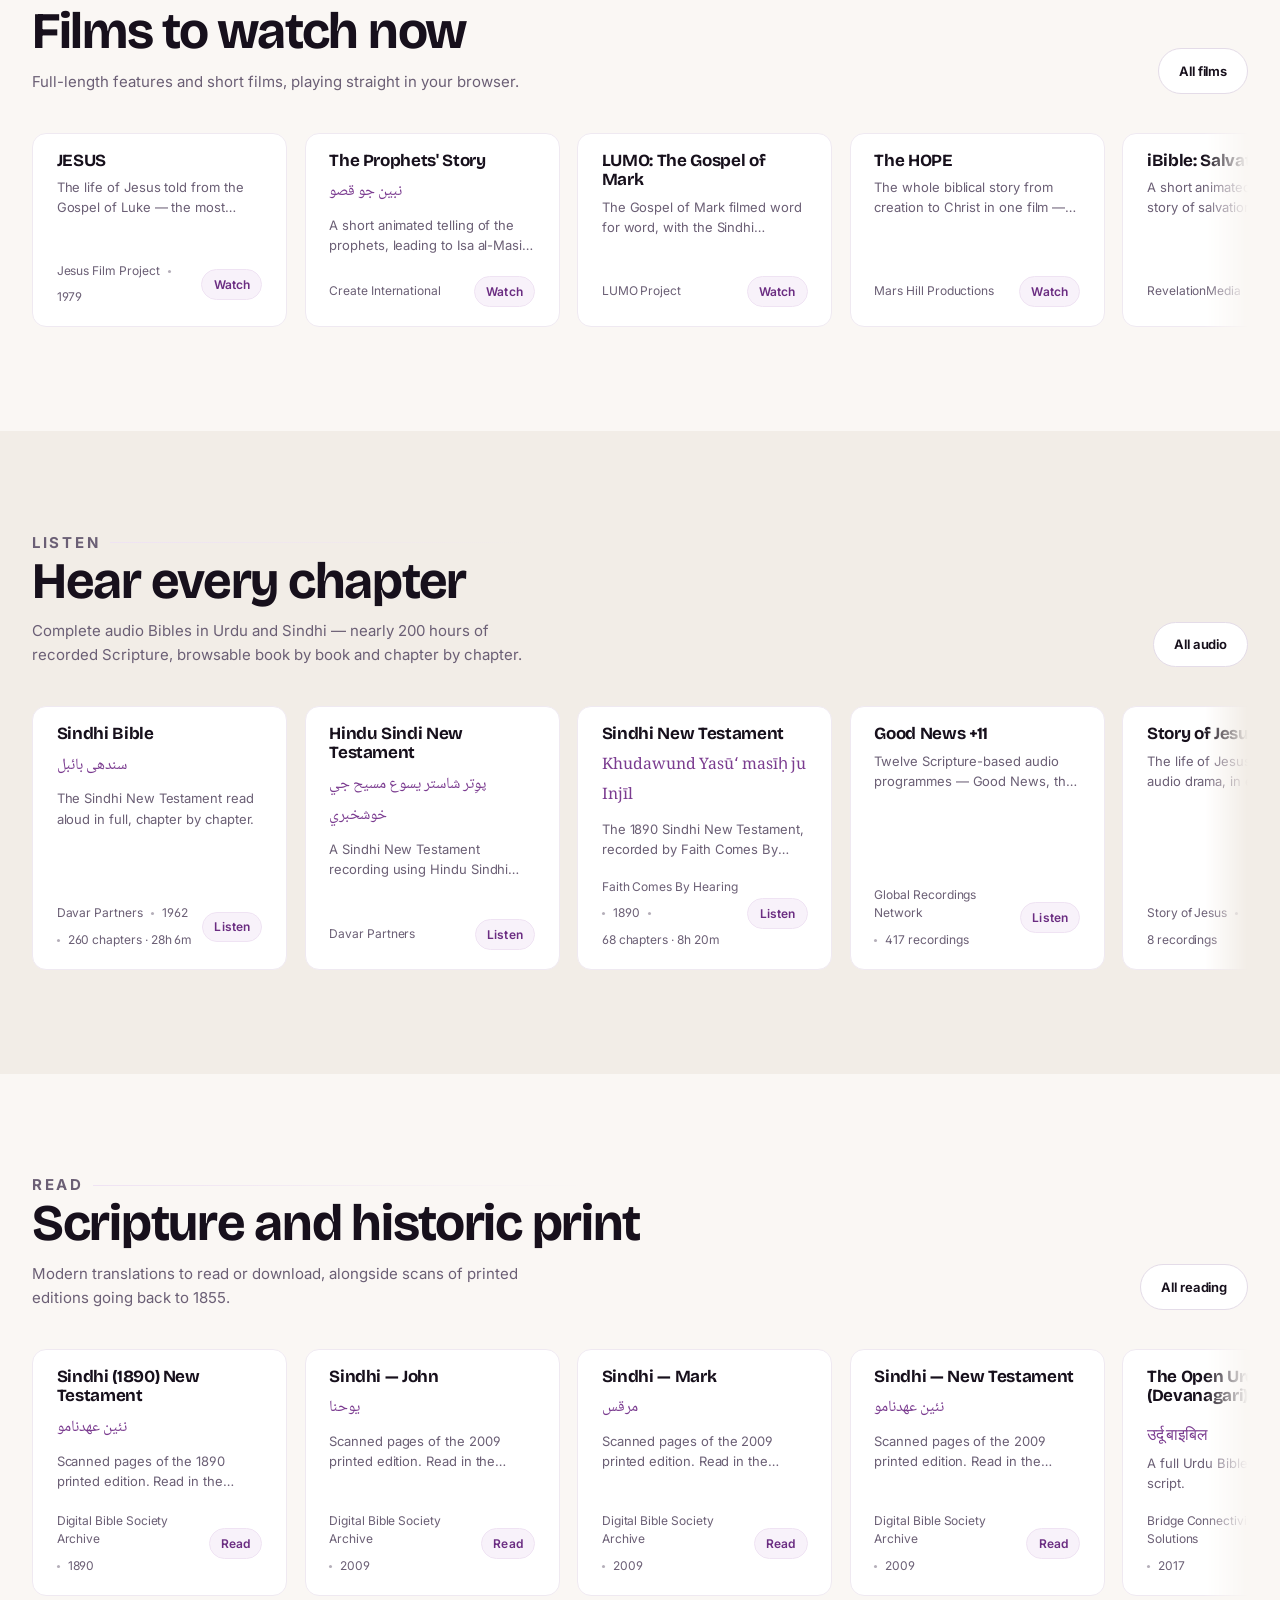
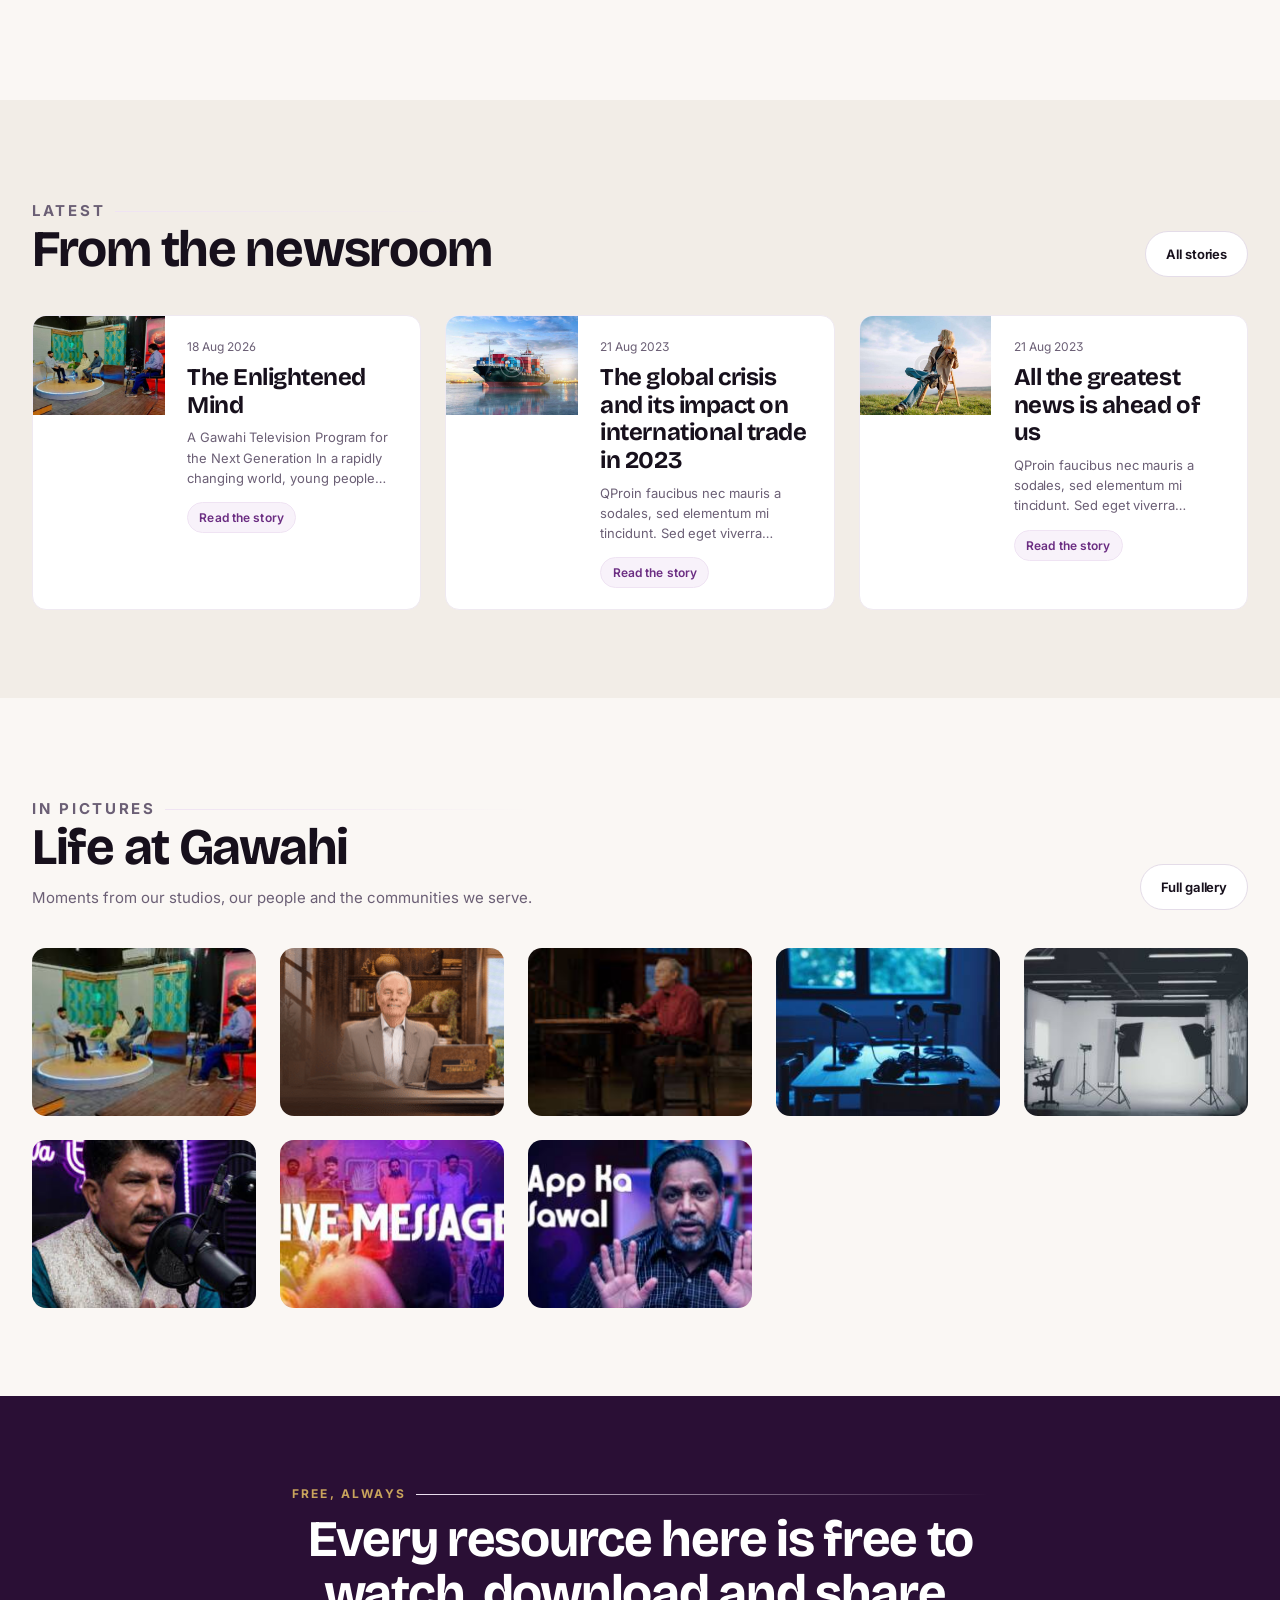
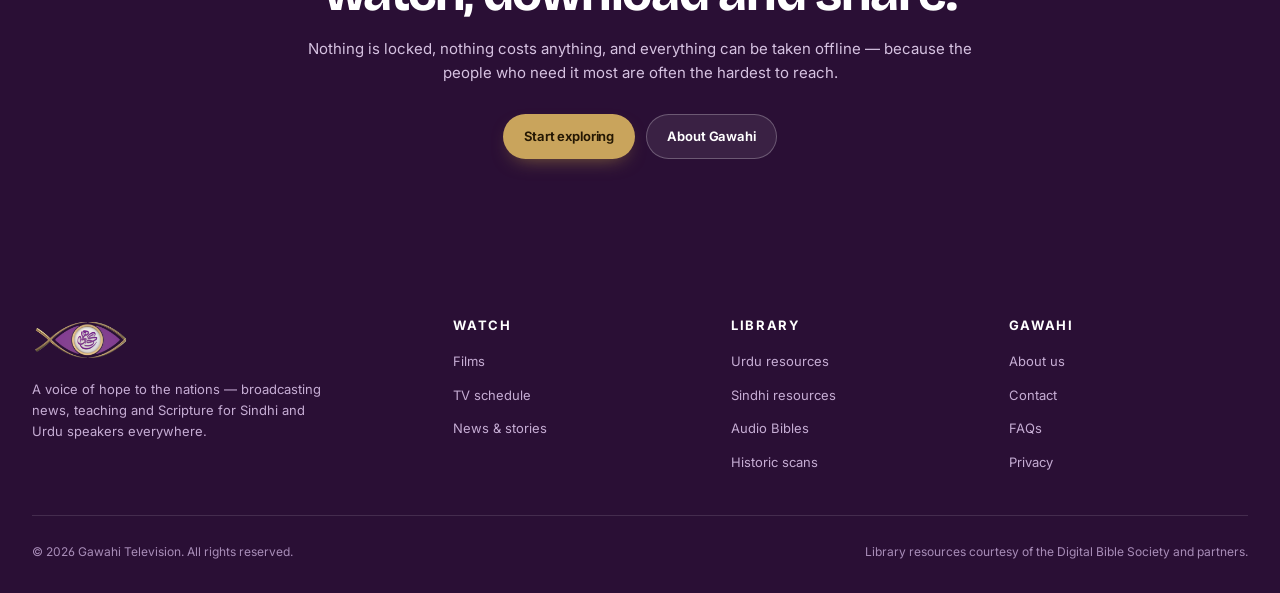
==== commit 7a0e3b90: "Add Gawahi Live channel and harden the site for launch Gawahi Live - The hero now plays the channel'" ====
--- a/index.html
+++ b/index.html
@@ -10,12 +10,7 @@
 <link rel="preconnect" href="https://fonts.gstatic.com" crossorigin>
 <link href="https://fonts.googleapis.com/css2?family=Bricolage+Grotesque:opsz,wght@12..96,400..800&family=Inter:wght@400..700&family=Noto+Nastaliq+Urdu:wght@400..700&family=Noto+Naskh+Arabic:wght@400..700&display=swap" rel="stylesheet">
 <link rel="stylesheet" href="assets/css/site.css">
-<script>
-/* Apply the saved language before first paint so RTL never flashes. */
-(function(){try{var l=localStorage.getItem('gawahi-lang');
-if(l==='ur'||l==='sd'){var r=document.documentElement;r.lang=l;r.dir='rtl';
-r.dataset.font=l==='ur'?'nastaliq':'naskh';}}catch(e){}})();
-</script>
+<script src="assets/js/boot.js"></script>
 </head>
 <body>
 
@@ -53,17 +48,27 @@
         <p class="lede" data-i18n="hero.lede">Gawahi Television broadcasts news, teaching and programmes.</p>
         <div class="hero-cta">
           <a class="btn btn-g" href="library.html" id="heroCta" data-i18n="hero.cta1">Open the Library</a>
-          <a class="btn btn-o" href="#programmes" style="background:rgba(255,255,255,.08);border-color:rgba(255,255,255,.25);color:#fff" data-i18n="hero.cta2">Watch now</a>
+          <a class="btn btn-o" href="#live" style="background:rgba(255,255,255,.08);border-color:rgba(255,255,255,.25);color:#fff" data-i18n="hero.cta2">Watch now</a>
         </div>
         <div class="hero-stats" id="heroStats"></div>
       </div>
-      <div class="prog-panel" id="progPanel">
-        <span class="chip chip-live badge" style="position:absolute;top:1rem;inset-inline-start:1rem;z-index:3" data-i18n="badge.onair">On air</span>
-        <span class="veil"></span>
-        <div class="prog-meta">
-          <h3 id="progName"></h3>
-          <p id="progBlurb"></p>
-          <div class="prog-dots" id="progDots" role="tablist" aria-label="Featured programmes"></div>
+      <div class="live" id="live">
+        <div class="live-screen" id="liveScreen">
+          <div id="livePlayer"></div>
+          <button class="live-sound" id="liveSound" type="button" hidden>
+            <svg viewBox="0 0 24 24" aria-hidden="true"><path d="M11 5 6 9H3v6h3l5 4V5Z"/><path d="m22 9-6 6m0-6 6 6"/></svg>
+            <span data-i18n="live.sound">Tap for sound</span>
+          </button>
+        </div>
+        <div class="live-meta">
+          <div class="live-bar">
+            <span class="live-badge" data-i18n="live.badge">Live</span>
+            <p class="live-label" data-i18n="live.now">Now playing</p>
+            <button class="live-back" id="liveBack" type="button" hidden data-i18n="live.back">Back to live</button>
+          </div>
+          <h3 class="live-title" id="liveTitle"></h3>
+          <p class="live-label live-label-next" data-i18n="live.next">Up next</p>
+          <ol class="live-next" id="liveNext"></ol>
         </div>
       </div>
     </div>
--- a/assets/css/site.css
+++ b/assets/css/site.css
@@ -496,8 +496,10 @@
 /* Nastaliq hangs a long way below the baseline and needs generous leading. */
 :root[data-font="nastaliq"] body{line-height:2.15}
 :root[data-font="naskh"] body{line-height:1.95}
-:root[data-font="nastaliq"] h1{line-height:1.42;padding-block:.2em}
-:root[data-font="nastaliq"] h2{line-height:1.5;padding-block:.18em}
+/* Nastaliq cascades diagonally: a word like ہر گھر climbs well above the
+   x-height, so below ~1.75 a two-line headline collides with itself. */
+:root[data-font="nastaliq"] h1{line-height:1.8;padding-block:.15em}
+:root[data-font="nastaliq"] h2{line-height:1.72;padding-block:.12em}
 :root[data-font="nastaliq"] h3{line-height:1.7;padding-block:.14em}
 :root[data-font="nastaliq"] h4{line-height:1.8;padding-block:.12em}
 :root[data-font="naskh"] h1{line-height:1.35;padding-block:.14em}
@@ -538,7 +540,7 @@
 :root[data-font="nastaliq"] .card-body,:root[data-font="naskh"] .card-body{padding-bottom:1.3rem}
 
 /* The gold rule under the hero emphasis sits too close to Nastaliq descenders. */
-:root[data-font="nastaliq"] .hero h1 em::after{bottom:-.16em}
+:root[data-font="nastaliq"] .hero h1 em::after{bottom:.02em}
 :root[data-font="naskh"] .hero h1 em::after{bottom:-.04em}
 
 /* The header bar is sized for Latin; Arabic labels need a little more height. */
@@ -660,3 +662,93 @@
    give it a third line rather than letting it run past the cover */
 .cover-title.latin{font-size:.95rem;line-height:1.35;-webkit-line-clamp:3;line-clamp:3;
   font-weight:600;letter-spacing:-.01em;text-align:center;direction:ltr}
+
+/* ==========================================================================
+   Gawahi Live — the hero's broadcast screen
+   ========================================================================== */
+.live{display:flex;flex-direction:column;gap:0;border-radius:var(--r-lg);overflow:hidden;
+  background:#0d0711;box-shadow:var(--shadow-lg);border:1px solid rgba(255,255,255,.08)}
+.live-screen{position:relative;aspect-ratio:16/9;background:#000 center/cover no-repeat}
+.live-screen iframe,.live-screen #livePlayer{position:absolute;inset:0;width:100%;height:100%;border:0}
+.live-badge{flex:0 0 auto;
+  display:inline-flex;align-items:center;gap:.45rem;padding:.28rem .65rem;border-radius:6px;
+  background:var(--red);color:#fff;font-size:.72rem;font-weight:800;letter-spacing:.08em;
+  text-transform:uppercase;box-shadow:0 4px 14px rgba(199,48,31,.45)}
+.live-badge::before{content:"";width:7px;height:7px;border-radius:50%;background:#fff;animation:pulse 1.6s infinite}
+.live-sound,.live-back{position:absolute;z-index:3;display:inline-flex;align-items:center;gap:.5rem;
+  padding:.55rem .95rem;border-radius:99px;border:0;cursor:pointer;font-weight:700;font-size:var(--t-sm);
+  background:rgba(255,255,255,.95);color:var(--purple-700);box-shadow:0 6px 20px rgba(0,0,0,.35);
+  transition:transform .2s var(--ease)}
+.live-sound{top:50%;left:50%;transform:translate(-50%,-50%);padding:.8rem 1.25rem;font-size:var(--t-base)}
+.live-sound:hover{transform:translate(-50%,-50%) scale(1.05)}
+.live-sound svg{width:17px;height:17px;stroke:currentColor;fill:none;stroke-width:2;stroke-linecap:round;stroke-linejoin:round}
+.live-back{position:static;margin-inline-start:auto;padding:.35rem .8rem;font-size:var(--t-xs);
+  background:var(--gold-500);color:#241703;box-shadow:none}
+.live-bar{display:flex;align-items:center;gap:.6rem;min-height:30px}
+.live-fail{position:absolute;inset:0;display:grid;place-items:center;padding:1.5rem;text-align:center;
+  background:rgba(13,7,17,.88);color:#fff;font-weight:600;text-decoration:underline;z-index:4}
+
+.live-meta{padding:1rem 1.15rem 1.1rem;color:#fff}
+.live-label{margin:0;font-size:.68rem;font-weight:800;letter-spacing:.14em;text-transform:uppercase;color:var(--gold-500)}
+.live-title{margin:.2rem 0 0;color:#fff;font-size:var(--t-md);line-height:1.35;
+  display:-webkit-box;-webkit-line-clamp:2;line-clamp:2;-webkit-box-orient:vertical;overflow:hidden}
+.live-label-next{margin-top:.9rem;color:#B59BC3}
+.live-next{list-style:none;margin:.45rem 0 0;padding:0;display:grid;gap:.5rem}
+.live-next li{display:grid;grid-template-columns:72px minmax(0,1fr);gap:.7rem;align-items:center}
+.live-next li>span{min-width:0}
+.live-next img{width:72px;aspect-ratio:16/9;object-fit:cover;border-radius:6px;background:#241a2b}
+.live-next time{display:block;font-size:.72rem;font-weight:700;color:var(--gold-400);
+  font-family:'Inter',system-ui,sans-serif;direction:ltr;unicode-bidi:isolate;letter-spacing:0}
+.live-next b{display:block;font-weight:600;font-size:var(--t-sm);color:#E3D3EC;line-height:1.35;
+  white-space:nowrap;overflow:hidden;text-overflow:ellipsis}
+[dir="rtl"] .live-next time{text-align:right}
+
+/* Arabic-script interface: the chrome follows the page, titles stay Latin */
+:root[data-font="nastaliq"] .live-label,:root[data-font="naskh"] .live-label{
+  text-transform:none;font-size:.82rem;line-height:1.9}
+:root[data-font="nastaliq"] .live-badge,:root[data-font="naskh"] .live-badge{
+  text-transform:none;font-size:.8rem;line-height:1.7;padding-block:.12rem}
+:root[data-font="nastaliq"] .live-sound,:root[data-font="naskh"] .live-sound,
+:root[data-font="nastaliq"] .live-back,:root[data-font="naskh"] .live-back{line-height:2;padding-block:.35rem}
+.live-title.latin,.live-next b.latin{font-family:'Inter',system-ui,sans-serif;unicode-bidi:plaintext}
+[dir="rtl"] .live-title.latin,[dir="rtl"] .live-next b.latin{text-align:right}
+
+@media(max-width:940px){.live-next li:nth-child(n+3){display:none}}
+
+/* schedule rows carry the programme's thumbnail now that they are real videos */
+.sched-prog{display:grid;grid-template-columns:88px minmax(0,1fr);gap:.8rem;align-items:center;min-width:0}
+.sched-prog img{width:88px;aspect-ratio:16/9;object-fit:cover;border-radius:6px;background:var(--paper-3)}
+.sched-n.latin{font-family:'Inter',system-ui,sans-serif;unicode-bidi:plaintext;line-height:1.4;
+  display:-webkit-box;-webkit-line-clamp:2;line-clamp:2;-webkit-box-orient:vertical;overflow:hidden}
+/* right-aligning LTR text inside a line clamp overflows the clamp box (see cards) */
+[dir="rtl"] .sched-prog>span:has(.sched-n.latin){text-align:left}
+.sched-row .chip{font-family:'Inter',system-ui,sans-serif;direction:ltr;unicode-bidi:isolate}
+.sched-row .chip-live{font-family:inherit;direction:inherit}
+@media(max-width:560px){.sched-prog{grid-template-columns:64px minmax(0,1fr)}.sched-prog img{width:64px}}
+
+/* On a phone the channel is the first thing you see, like opening a TV app. */
+@media(max-width:940px){
+  .hero-in .live{order:-1;margin-inline:calc(var(--pad) * -.5)}
+  .hero-in{padding-top:1.25rem}
+}
+.live-sound{white-space:nowrap}
+:root[data-font="nastaliq"] .live-sound{line-height:1.7;padding-block:.3rem;font-size:.95rem}
+:root[data-font="naskh"] .live-sound{line-height:1.6;font-size:.95rem}
+@media(max-width:560px){
+  .live-sound{font-size:var(--t-sm);padding:.55rem .95rem}
+  :root[data-font="nastaliq"] .live-sound{font-size:.85rem}
+  .live-meta{padding:.85rem .95rem 1rem}
+  .live-bar{gap:.45rem}
+  .live-back{padding:.25rem .65rem;font-size:.72rem}
+  :root[data-font="nastaliq"] .live-back,:root[data-font="nastaliq"] .live-badge{font-size:.74rem;line-height:1.75;padding-block:.08rem}
+  :root[data-font="nastaliq"] .live-label{font-size:.76rem}
+  .live-title{font-size:var(--t-base)}
+}
+
+/* A Latin heading on an Urdu/Sindhi page must not inherit Nastaliq's tall
+   heading leading — ":root[data-font] h3" (0,2,1) outranks "h3.latin" (0,1,1),
+   so restate it with enough weight. */
+:root[data-font="nastaliq"] :is(h1,h2,h3,h4).latin,
+:root[data-font="naskh"] :is(h1,h2,h3,h4).latin{line-height:1.22;padding-block:0}
+:root[data-font="nastaliq"] .live-title.latin,
+:root[data-font="naskh"] .live-title.latin{line-height:1.38}
